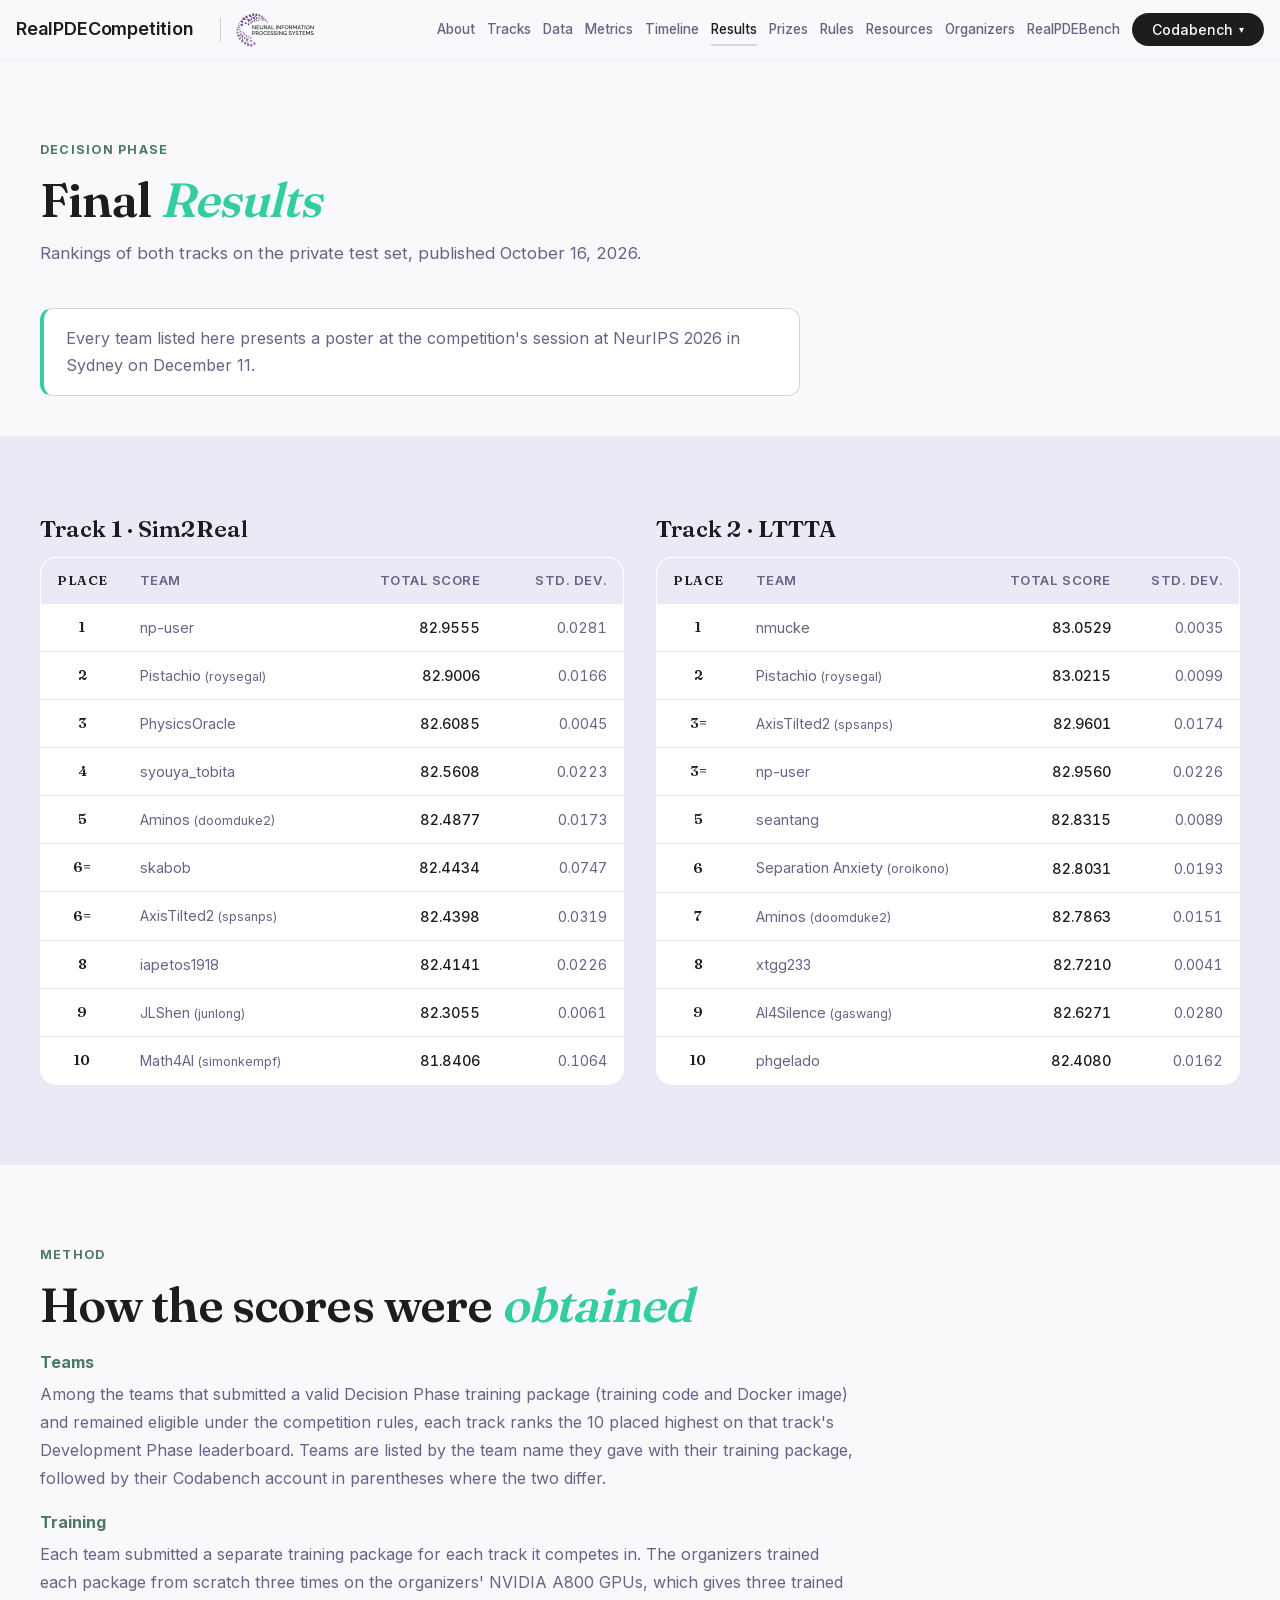
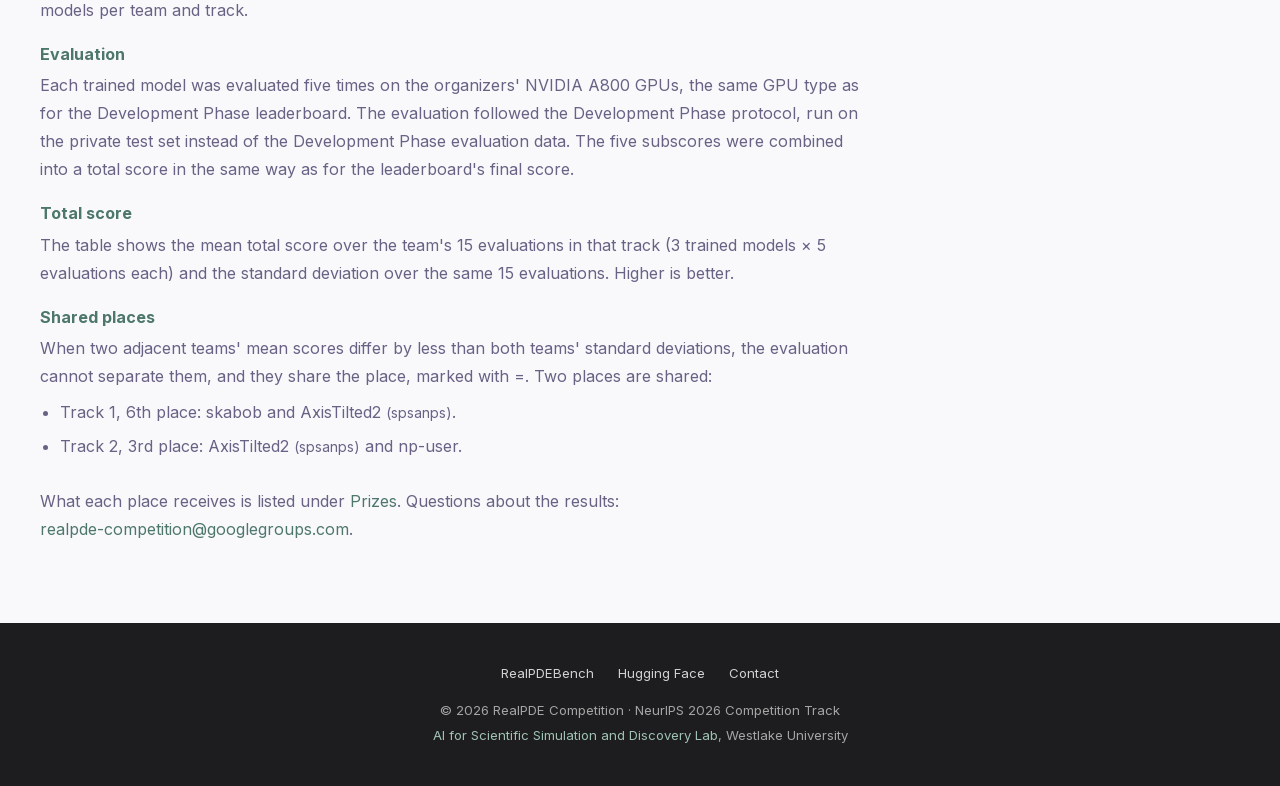
==== results.html @ 40b75e43 "final results: results.html lists both tracks' Decision Phase rankings on the private test set (mean" ====
<!DOCTYPE html>
<html lang="en">
<head>
  <meta charset="UTF-8">
  <meta name="viewport" content="width=device-width, initial-scale=1.0">
  <title>Final Results — RealPDE Competition — NeurIPS 2026</title>
  <meta name="description" content="Final Decision Phase results of the NeurIPS 2026 RealPDE Competition: rankings and total scores of both tracks on the private test set.">
  <meta property="og:title" content="Final Results — RealPDE Competition">
  <meta property="og:description" content="Final Decision Phase results of the NeurIPS 2026 RealPDE Competition: rankings and total scores of both tracks on the private test set.">
  <meta property="og:type" content="website">
  <meta property="og:url" content="https://real-pde-competition.github.io/results.html">
  <meta name="twitter:card" content="summary">

  <link rel="preload" as="font" type="font/woff2" href="fonts/fraunces.woff2" crossorigin>
  <link rel="preload" as="font" type="font/woff2" href="fonts/inter.woff2" crossorigin>
  <style>
    @font-face { font-family: 'Fraunces'; font-style: normal; font-weight: 400 700; font-display: swap; src: url('fonts/fraunces.woff2') format('woff2'); }
    @font-face { font-family: 'Inter'; font-style: normal; font-weight: 400 700; font-display: swap; src: url('fonts/inter.woff2') format('woff2'); }
  </style>
  <link rel="stylesheet" href="styles.css">
</head>
<body>

<!-- ==================== NAVBAR ==================== -->
<nav class="navbar">
  <div class="navbar-inner">
    <div class="navbar-brand-group">
      <a href="./" class="navbar-brand">RealPDECompetition</a>
      <span class="navbar-brand-sep" aria-hidden="true"></span>
      <a class="navbar-conf-logo" href="https://neurips.cc/" target="_blank" rel="noopener" aria-label="NeurIPS">
        <img src="img/neurips-logo.svg" alt="NeurIPS, Neural Information Processing Systems">
      </a>
    </div>
    <button class="nav-toggle" type="button" aria-label="Menu" aria-expanded="false" aria-controls="nav-links">
      <span></span><span></span><span></span>
    </button>
    <div class="nav-links" id="nav-links">
      <a href="./#about">About</a>
      <a href="./#tracks">Tracks</a>
      <a href="./#data">Data</a>
      <a href="./#metrics">Metrics</a>
      <a href="./#timeline">Timeline</a>
      <a href="results.html" aria-current="page">Results</a>
      <a href="./#prizes">Prizes</a>
      <a href="./#rules">Rules</a>
      <a href="./#resources">Resources</a>
      <a href="./#organizers">Organizers</a>
      <a href="https://realpdebench.github.io" target="_blank">RealPDEBench</a>
      <div class="nav-submit">
        <button type="button" class="btn-nav nav-submit-toggle" aria-haspopup="true">Codabench <span class="nav-caret" aria-hidden="true">▾</span></button>
        <div class="nav-submit-menu" role="menu">
          <div class="nav-submit-group" role="presentation">Track 1 · Sim2Real</div>
          <span class="nav-submit-closed" role="menuitem" aria-disabled="true">Registration closed</span>
          <a href="https://www.codabench.org/competitions/17363/" target="_blank" rel="noopener" role="menuitem">Codabench</a>
          <div class="nav-submit-divider" role="separator"></div>
          <div class="nav-submit-group" role="presentation">Track 2 · LTTTA</div>
          <span class="nav-submit-closed" role="menuitem" aria-disabled="true">Registration closed</span>
          <a href="https://www.codabench.org/competitions/17385/" target="_blank" rel="noopener" role="menuitem">Codabench</a>
        </div>
      </div>
    </div>
  </div>
</nav>


<div class="rp-scale-outer">
<div class="rp-scale-inner">

<section class="section results-head" id="results">
  <div class="section-inner">
    <div class="section-label">Decision Phase</div>
    <h1 class="section-title">Final <em>Results</em></h1>
    <p class="section-subtitle">Rankings of both tracks on the private test set, published October 16, 2026.</p>
    <div class="results-status">
      <p>Every team listed here presents a poster at the competition's session at NeurIPS 2026 in Sydney on December 11.</p>
    </div>
  </div>
</section>

<section class="section section-alt">
  <div class="section-inner results-grid">
      <div class="results-track">
        <h2 class="results-track-title">Track 1 · Sim2Real</h2>
        <table class="rules-table results-table">
          <thead>
            <tr><th class="results-place">Place</th><th>Team</th><th class="results-num">Total score</th><th class="results-num">Std. dev.</th></tr>
          </thead>
          <tbody>
          <tr><td class="results-place">1</td><td>np-user</td><td class="results-num">82.9555</td><td class="results-num results-sd">0.0281</td></tr>
          <tr><td class="results-place">2</td><td>Pistachio <span class="results-acct">(roysegal)</span></td><td class="results-num">82.9006</td><td class="results-num results-sd">0.0166</td></tr>
          <tr><td class="results-place">3</td><td>PhysicsOracle</td><td class="results-num">82.6085</td><td class="results-num results-sd">0.0045</td></tr>
          <tr><td class="results-place">4</td><td>syouya_tobita</td><td class="results-num">82.5608</td><td class="results-num results-sd">0.0223</td></tr>
          <tr><td class="results-place">5</td><td>Aminos <span class="results-acct">(doomduke2)</span></td><td class="results-num">82.4877</td><td class="results-num results-sd">0.0173</td></tr>
          <tr><td class="results-place">6=</td><td>skabob</td><td class="results-num">82.4434</td><td class="results-num results-sd">0.0747</td></tr>
          <tr><td class="results-place">6=</td><td>AxisTilted2 <span class="results-acct">(spsanps)</span></td><td class="results-num">82.4398</td><td class="results-num results-sd">0.0319</td></tr>
          <tr><td class="results-place">8</td><td>iapetos1918</td><td class="results-num">82.4141</td><td class="results-num results-sd">0.0226</td></tr>
          <tr><td class="results-place">9</td><td>JLShen <span class="results-acct">(junlong)</span></td><td class="results-num">82.3055</td><td class="results-num results-sd">0.0061</td></tr>
          <tr><td class="results-place">10</td><td>Math4AI <span class="results-acct">(simonkempf)</span></td><td class="results-num">81.8406</td><td class="results-num results-sd">0.1064</td></tr>
          </tbody>
        </table>
      </div>
      <div class="results-track">
        <h2 class="results-track-title">Track 2 · LTTTA</h2>
        <table class="rules-table results-table">
          <thead>
            <tr><th class="results-place">Place</th><th>Team</th><th class="results-num">Total score</th><th class="results-num">Std. dev.</th></tr>
          </thead>
          <tbody>
          <tr><td class="results-place">1</td><td>nmucke</td><td class="results-num">83.0529</td><td class="results-num results-sd">0.0035</td></tr>
          <tr><td class="results-place">2</td><td>Pistachio <span class="results-acct">(roysegal)</span></td><td class="results-num">83.0215</td><td class="results-num results-sd">0.0099</td></tr>
          <tr><td class="results-place">3=</td><td>AxisTilted2 <span class="results-acct">(spsanps)</span></td><td class="results-num">82.9601</td><td class="results-num results-sd">0.0174</td></tr>
          <tr><td class="results-place">3=</td><td>np-user</td><td class="results-num">82.9560</td><td class="results-num results-sd">0.0226</td></tr>
          <tr><td class="results-place">5</td><td>seantang</td><td class="results-num">82.8315</td><td class="results-num results-sd">0.0089</td></tr>
          <tr><td class="results-place">6</td><td>Separation Anxiety <span class="results-acct">(oroikono)</span></td><td class="results-num">82.8031</td><td class="results-num results-sd">0.0193</td></tr>
          <tr><td class="results-place">7</td><td>Aminos <span class="results-acct">(doomduke2)</span></td><td class="results-num">82.7863</td><td class="results-num results-sd">0.0151</td></tr>
          <tr><td class="results-place">8</td><td>xtgg233</td><td class="results-num">82.7210</td><td class="results-num results-sd">0.0041</td></tr>
          <tr><td class="results-place">9</td><td>AI4Silence <span class="results-acct">(gaswang)</span></td><td class="results-num">82.6271</td><td class="results-num results-sd">0.0280</td></tr>
          <tr><td class="results-place">10</td><td>phgelado</td><td class="results-num">82.4080</td><td class="results-num results-sd">0.0162</td></tr>
          </tbody>
        </table>
      </div>
  </div>
</section>

<section class="section" id="method">
  <div class="section-inner results-notes">
    <div class="section-label">Method</div>
    <h2 class="section-title">How the scores were <em>obtained</em></h2>
    <dl>
      <dt>Teams</dt>
      <dd>Among the teams that submitted a valid Decision Phase training package (training code and Docker image) and remained eligible under the competition rules, each track ranks the 10 placed highest on that track's Development Phase leaderboard. Teams are listed by the team name they gave with their training package, followed by their Codabench account in parentheses where the two differ.</dd>
      <dt>Training</dt>
      <dd>Each team submitted a separate training package for each track it competes in. The organizers trained each package from scratch three times on the organizers' NVIDIA A800 GPUs, which gives three trained models per team and track.</dd>
      <dt>Evaluation</dt>
      <dd>Each trained model was evaluated five times on the organizers' NVIDIA A800 GPUs, the same GPU type as for the Development Phase leaderboard. The evaluation followed the Development Phase protocol, run on the private test set instead of the Development Phase evaluation data. The five subscores were combined into a total score in the same way as for the leaderboard's final score.</dd>
      <dt>Total score</dt>
      <dd>The table shows the mean total score over the team's 15 evaluations in that track (3 trained models × 5 evaluations each) and the standard deviation over the same 15 evaluations. Higher is better.</dd>
      <dt>Shared places</dt>
      <dd>When two adjacent teams' mean scores differ by less than both teams' standard deviations, the evaluation cannot separate them, and they share the place, marked with =. Two places are shared:
        <ul>
          <li>Track 1, 6th place: skabob and AxisTilted2 <span class="results-acct">(spsanps)</span>.</li>
          <li>Track 2, 3rd place: AxisTilted2 <span class="results-acct">(spsanps)</span> and np-user.</li>
        </ul>
      </dd>
    </dl>
    <p class="results-foot">What each place receives is listed under <a href="./#prizes">Prizes</a>. Questions about the results: <a href="mailto:realpde-competition@googlegroups.com">realpde-competition@googlegroups.com</a>.</p>
  </div>
</section>

<!-- ==================== FOOTER ==================== -->
<footer>
  <div class="footer-inner">
    <div class="footer-links">
      <a href="https://realpdebench.github.io" target="_blank">RealPDEBench</a>
      <a href="https://huggingface.co/datasets/AI4Science-WestlakeU/RealPDEBench" target="_blank">Hugging Face</a>
      <a href="mailto:realpde-competition@googlegroups.com">Contact</a>
    </div>
    <p>&copy; 2026 RealPDE Competition &middot; NeurIPS 2026 Competition Track</p>
    <p style="margin-top: 4px;">
      <a href="https://ai4s.lab.westlake.edu.cn/" target="_blank" rel="noopener">AI for Scientific Simulation and Discovery Lab</a>, Westlake University
    </p>
  </div>
</footer>

</div>
</div>

<script src="script.js"></script>

</body>
</html>
---- styles.css ----
/* ========================================
   DESIGN TOKENS
   ======================================== */
:root {
  /* Color Palette (matching RealPDEBench) */
  --lavender-main: #D8D4E6;
  --lavender-light: #EBE9F5;
  --lavender-dark: #B6B1CA;
  --surface: #F9F9FC;
  --slate: #696285;
  --carbon: #1D1D1F;
  --platinum: #F5F5F7;

  /* Accent (low-saturation mint) */
  --mint-light: #BFD9CF;
  --mint-mid: #9FC2B4;
  --mint-dark: #4E776B;

  /* Accent (mint-green, matching RealPDEBench) */
  --accent: #4E776B;
  --accent-mid: #9FC2B4;
  --accent-bright: #34cda3;

  /* Medals */
  --gold: #D4A853;
  --silver: #A8A8A8;
  --bronze: #CD7F32;

  /* Typography */
  --font-sans: "Inter", -apple-system, BlinkMacSystemFont, "Segoe UI", Roboto, sans-serif;
  --font-serif: "Fraunces", ui-serif, Georgia, serif;

  /* Layout */
  --max-w: 1200px;
  --spacing-xl: 120px;
  --spacing-lg: 80px;
  --spacing-md: 40px;
  --spacing-sm: 24px;
}

/* ========================================
   RESET & BASE
   ======================================== */
*, *::before, *::after { box-sizing: border-box; margin: 0; padding: 0; }
html { scroll-behavior: smooth; }

body {
  font-family: var(--font-sans);
  color: var(--carbon);
  background: var(--surface);
  line-height: 1.6;
  -webkit-font-smoothing: antialiased;
  padding-top: 60px;
  /* clip (not hidden) so iOS Safari doesn't establish a scroll context that
     blocks vertical pan when combined with the rp-scale wrapper. */
  overflow-x: clip;
}

h1, h2, h3, h4 {
  font-family: var(--font-serif);
  font-optical-sizing: auto;
  line-height: 1.15;
}

a { color: var(--accent); text-decoration: none; }
a:hover { text-decoration: underline; }
img { max-width: 100%; display: block; }

::selection {
  background: var(--lavender-main);
  color: var(--carbon);
}

/* ========================================
   NAVBAR
   ======================================== */
.navbar {
  position: fixed;
  top: 0; left: 0; right: 0;
  z-index: 1000;
  background: rgba(249, 249, 252, 0.85);
  backdrop-filter: blur(20px);
  -webkit-backdrop-filter: blur(20px);
  border-bottom: 1px solid rgba(216, 212, 230, 0.3);
  height: 60px;
}

.navbar-inner {
  max-width: 1400px;
  margin: 0 auto;
  padding: 0 24px;
  height: 100%;
  display: flex;
  align-items: center;
  justify-content: space-between;
}

/* Brand + official NeurIPS lockup co-brand (original colors) */
.navbar-brand-group { display: flex; align-items: center; gap: 14px; min-width: 0; }
.navbar-brand-sep { width: 1px; height: 24px; background: rgba(29, 29, 31, 0.18); flex: none; }
.navbar-conf-logo { display: block; flex: none; }
.navbar-conf-logo img { display: block; height: 36px; width: auto; }

.navbar-brand {
  font-family: var(--font-sans);
  font-weight: 600;
  font-size: 1.125rem;
  color: var(--carbon);
  text-decoration: none;
  white-space: nowrap;
  letter-spacing: -0.01em;
  margin-right: 24px;
}

.nav-links {
  display: flex;
  gap: 24px;
  align-items: center;
}

.nav-links a {
  font-size: 0.875rem;
  font-weight: 500;
  color: var(--slate);
  text-decoration: none;
  position: relative;
  transition: color 0.2s ease;
}

.nav-links a:hover {
  color: var(--carbon);
  text-decoration: none;
}

/* Underline hover animation (matching RealPDEBench) */
.nav-links a:not(.btn-nav)::after {
  content: '';
  position: absolute;
  bottom: -6px;
  left: 0; right: 0;
  height: 2px;
  background: var(--lavender-main);
  transform: scaleX(0);
  transition: transform 0.3s ease;
}

.nav-links a:not(.btn-nav):hover::after {
  transform: scaleX(1);
}

/* Nav CTA button — pill-shaped, carbon */
.nav-links .btn-nav {
  background: var(--carbon);
  color: #fff;
  padding: 8px 20px;
  border-radius: 100px;
  font-weight: 500;
  transition: all 0.3s ease;
}

.nav-links .btn-nav:hover {
  transform: scale(1.02);
  box-shadow: 0 6px 20px rgba(29, 29, 31, 0.2);
  color: #fff;
}

/* Submit dropdown — single-line light rows per track */
.nav-submit { position: relative; display: inline-flex; }
.nav-submit-toggle {
  display: inline-flex; align-items: center; gap: 6px;
  border: none; cursor: pointer; font-family: inherit;
  font-size: 0.875rem; font-weight: 500;
}
.nav-caret { font-size: 0.7em; line-height: 1; transition: transform 0.3s ease; }
.nav-submit:hover .nav-caret,
.nav-submit:focus-within .nav-caret { transform: rotate(180deg); }

.nav-submit-menu {
  position: absolute; top: 100%; right: 0;
  margin-top: 12px; min-width: 236px;
  background: #fff;
  border: 1px solid rgba(216, 212, 230, 0.6);
  border-radius: 16px;
  box-shadow: 0 16px 40px rgba(29, 29, 31, 0.14);
  padding: 8px;
  display: flex; flex-direction: column; gap: 4px;
  opacity: 0; visibility: hidden; transform: translateY(-6px);
  transition: opacity 0.2s ease, transform 0.2s ease, visibility 0.2s;
  z-index: 200;
}
.nav-submit-menu::before {
  content: ''; position: absolute; top: -12px; left: 0; right: 0; height: 12px;
}
.nav-submit:hover .nav-submit-menu,
.nav-submit:focus-within .nav-submit-menu {
  opacity: 1; visibility: visible; transform: translateY(0);
}

.nav-submit-menu a {
  display: block;
  padding: 10px 14px; border-radius: 11px;
  font-size: 0.9rem; font-weight: 600; color: var(--carbon);
  text-decoration: none; white-space: nowrap;
}
.nav-links .nav-submit-menu a::after { display: none; }
.nav-submit-menu a:hover { background: var(--lavender-light); color: var(--carbon); }
.nav-submit-menu .nav-submit-closed {
  display: block;
  padding: 10px 14px; border-radius: 11px;
  font-size: 0.9rem; font-weight: 600; color: rgba(29, 29, 31, 0.45);
  white-space: nowrap; cursor: default;
}
.nav-submit-group {
  padding: 8px 14px 2px;
  font-size: 0.68rem; font-weight: 700; letter-spacing: 0.08em;
  text-transform: uppercase; color: var(--mint-dark);
}
.nav-submit-divider { height: 1px; margin: 4px 8px 0; background: var(--lavender-light); }

@media (max-width: 1200px) {
  .nav-submit { position: static; display: block; }
  .nav-submit-toggle { display: none; }
  .nav-submit-menu {
    position: static; opacity: 1; visibility: visible; transform: none;
    margin: 0; min-width: 0; padding: 0;
    background: transparent; border: none; box-shadow: none;
  }
  .nav-submit-menu::before { display: none; }
  .nav-links .nav-submit-menu a { padding: 14px 24px; border-radius: 0; }
  .nav-submit-menu a:hover { background: var(--lavender-light); }
}

/* Menu open: pin the page so a swipe over the drawer can't scroll the content behind it.
   overscroll-behavior on the drawer only covers the case where the drawer itself scrolls;
   WebKit still chains a swipe through to the page when the drawer has nothing to scroll,
   so the lock has to come from the page side. */
html.nav-open, html.nav-open body { overflow: hidden; }

/* Mobile hamburger */
.nav-toggle {
  display: none;
  background: none;
  border: none;
  cursor: pointer;
  padding: 8px;
}

.nav-toggle span {
  display: block;
  width: 20px;
  height: 2px;
  background: var(--carbon);
  margin: 4px 0;
  border-radius: 2px;
  transition: 0.2s;
}

/* ========================================
   BUTTONS (matching RealPDEBench)
   ======================================== */
.btn {
  display: inline-flex;
  align-items: center;
  gap: 10px;
  padding: 14px 32px;
  border-radius: 100px;
  font-weight: 500;
  font-size: 1rem;
  transition: all 0.3s ease;
  text-decoration: none;
  border: none;
  cursor: pointer;
}

.btn:hover { text-decoration: none; }

.btn-primary {
  background: var(--carbon);
  color: #fff;
}

.btn-primary:hover {
  transform: scale(1.02);
  box-shadow: 0 10px 30px rgba(29, 29, 31, 0.2);
  color: #fff;
}

.btn-outline {
  color: var(--slate);
  background: transparent;
  border: 2px solid var(--lavender-main);
  padding: 12px 32px;
}

.btn-outline:hover {
  background: var(--lavender-light);
  border-color: var(--lavender-dark);
  color: var(--carbon);
}

/* ========================================
   HERO
   ======================================== */
.hero {
  padding: 64px 24px var(--spacing-lg);
  position: relative;
  /* x stays clipped (flow canvas edges); y must stay visible so the
     hero CTA cascade can hang below the section edge */
  overflow-x: clip;
  overflow-y: visible;
  z-index: 2;
}

#hero-flow {
  position: absolute;
  top: 0;
  left: 0;
  width: 100%;
  height: 100%;
  pointer-events: none;
  z-index: 0;
}

.hero-inner {
  position: relative;
  z-index: 1;
  max-width: var(--max-w);
  margin: 0 auto;
}

/* Subtle gradient background */
.hero::before {
  content: '';
  position: absolute;
  inset: 0;
  background: radial-gradient(ellipse 80% 60% at 30% 40%, rgba(216, 212, 230, 0.35) 0%, transparent 70%);
  pointer-events: none;
}

/* Section pre-label */
/* Solid mint pill: as plain slate text this line disappeared into the flow-field
   background, and the NeurIPS venue is the hero's strongest credential. */
.hero-badge {
  display: inline-flex;
  align-items: center;
  gap: 9px;
  color: #fff;
  background: var(--accent-bright);
  font-size: 1.05rem;
  font-weight: 700;
  text-transform: uppercase;
  letter-spacing: 0.1em;
  padding: 11px 24px;
  border-radius: 100px;
  box-shadow: 0 8px 26px rgba(52, 205, 163, 0.38);
  margin-bottom: 26px;
}

.hero-badge svg { color: #fff; }

@media (max-width: 768px) {
  .hero-badge {
    font-size: 0.9rem;
    padding: 9px 18px;
    letter-spacing: 0.08em;
  }
}

.hero h1 {
  font-family: var(--font-serif);
  font-size: clamp(3rem, 11vw, 8.5rem);
  font-weight: 500;
  letter-spacing: -0.025em;
  line-height: 0.95;
  margin: 0.4rem 0 1.5rem;
  color: var(--carbon);
}
.hero h1 br { display: block; }

.hero h1 .hero-gradient-mint {
  background: linear-gradient(135deg,
    var(--mint-light) 0%,
    var(--mint-mid) 55%,
    var(--mint-dark) 100%);
  -webkit-background-clip: text;
  -webkit-text-fill-color: transparent;
  background-clip: text;
  color: transparent;
}

.hero-sub {
  font-size: clamp(1.05rem, 2vw, 1.35rem);
  color: var(--carbon);
  opacity: 0.7;
  max-width: 760px;
  line-height: 2.0;
  font-weight: 500;
  margin-bottom: 2rem;
}

/* Per-line faint white wash so canvas particles still show through, but text contrast lifts.
   box-decoration-break: clone hugs each wrapped line individually. */
.hero-sub-text {
  background: rgba(255, 255, 255, 0.20);
  padding: 4px 12px;
  border-radius: 4px;
  -webkit-box-decoration-break: clone;
  box-decoration-break: clone;
  -webkit-backdrop-filter: blur(5px);
  backdrop-filter: blur(5px);
}

/* Countdown */
.countdown-wrap {
  display: flex;
  gap: 14px;
  margin-bottom: 2.5rem;
  flex-wrap: wrap;
}

.countdown-item {
  background: white;
  border-radius: 14px;
  padding: 14px 20px;
  min-width: 88px;
  text-align: center;
  box-shadow: 0 2px 12px rgba(0, 0, 0, 0.05);
  border: 1px solid var(--lavender-light);
}

.countdown-num {
  font-family: var(--font-serif);
  font-size: 2rem;
  font-weight: 700;
  color: var(--carbon);
  line-height: 1;
}

.countdown-label {
  font-size: 0.72rem;
  color: var(--slate);
  text-transform: uppercase;
  letter-spacing: 0.06em;
  margin-top: 4px;
}

.countdown-target {
  font-size: 0.88rem;
  color: var(--slate);
  margin-bottom: 10px;
  font-weight: 500;
}

.hero-actions {
  display: flex;
  gap: 1rem;
  flex-wrap: wrap;
}

/* Hero CTA cascade: click a track button to reveal Register (form) + Codabench */
.cta-cascade { position: relative; display: inline-flex; width: 270px; }
.cta-toggle {
  display: inline-flex; align-items: center; justify-content: center; gap: 8px;
  width: 100%;
  text-transform: uppercase;
  letter-spacing: 0.05em;
  font-size: 0.92rem;
}
.cta-caret { font-size: 0.95em; line-height: 1; transition: transform 0.3s ease; }
.cta-cascade.open .cta-caret { transform: rotate(180deg); }
.cta-menu {
  position: absolute; top: 100%; left: 0;
  padding-top: 8px; width: 100%;
  display: flex; flex-direction: column; gap: 6px;
  z-index: 150;
  pointer-events: none;
}
.cta-cascade.open .cta-menu,
.cta-cascade:focus-within .cta-menu { pointer-events: auto; }
.cta-menu > a,
.cta-menu > .cta-soon {
  display: block; width: 100%; box-sizing: border-box;
  padding: 14px 20px; border-radius: 100px;
  background: var(--carbon); color: #fff;
  font-size: 1rem; font-weight: 500;
  text-decoration: none; white-space: nowrap; text-align: center;
  opacity: 0; visibility: hidden; transform: translateY(-10px);
  transition: all 0.3s ease;
}
.cta-menu > *:nth-child(2) { transition-delay: 0.06s; }
.cta-cascade.open .cta-menu > a,
.cta-cascade.open .cta-menu > .cta-soon,
.cta-cascade:focus-within .cta-menu > a,
.cta-cascade:focus-within .cta-menu > .cta-soon {
  opacity: 1; visibility: visible; transform: translateY(0);
}
.cta-cascade:focus-within .cta-caret { transform: rotate(180deg); }
.cta-menu > .cta-closed { background: rgba(29, 29, 31, 0.45); cursor: default; }
@media (hover: hover) and (pointer: fine) {
  .cta-cascade:hover .cta-menu { pointer-events: auto; }
  .cta-cascade:hover .cta-menu > a,
  .cta-cascade:hover .cta-menu > .cta-soon {
    opacity: 1; visibility: visible; transform: translateY(0);
  }
  .cta-cascade:hover .cta-caret { transform: rotate(180deg); }
}
.cta-menu > a:hover {
  transform: scale(1.02);
  box-shadow: 0 10px 30px rgba(29, 29, 31, 0.2);
  color: #fff;
}
.cta-soon { opacity: 0.55; cursor: not-allowed; }

.tag-row {
  display: flex;
  gap: 8px;
  margin-top: 1.5rem;
  flex-wrap: wrap;
}

.tag {
  font-size: 0.72rem;
  font-weight: 600;
  padding: 4px 10px;
  border-radius: 6px;
  background: rgba(52, 205, 163, 0.1);
  color: var(--accent-bright);
  border: 1px solid rgba(52, 205, 163, 0.18);
}

/* ========================================
   SECTIONS
   ======================================== */
.section {
  padding: var(--spacing-lg) 24px;
}

.section-inner {
  max-width: var(--max-w);
  margin: 0 auto;
}

.section-alt { background: var(--lavender-light); }
.section-title em {
  font-style: italic;
  font-weight: inherit;
  color: var(--accent-bright);
}

.section-label {
  font-size: 0.78rem;
  font-weight: 700;
  text-transform: uppercase;
  letter-spacing: 0.1em;
  color: var(--accent);
  margin-bottom: 12px;
}

.section-title {
  font-size: clamp(1.8rem, 4vw, 3rem);
  font-weight: 600;
  letter-spacing: -0.02em;
  margin-bottom: 12px;
}

.section-subtitle {
  color: var(--slate);
  margin-bottom: var(--spacing-md);
  max-width: 700px;
  font-size: 1.05rem;
  line-height: 1.7;
}

/* Centered variant */
.text-center { text-align: center; }
.section-title.text-center + .section-subtitle {
  margin-left: auto;
  margin-right: auto;
}

/* ========================================
   FEATURE / INFO CARDS
   ======================================== */
.features-grid {
  display: grid;
  grid-template-columns: repeat(auto-fit, minmax(300px, 1fr));
  gap: 24px;
}

.feature-card {
  background: white;
  border-radius: 20px;
  padding: 32px;
  border: 1px solid var(--lavender-light);
  transition: transform 0.2s, box-shadow 0.2s;
  position: relative;
  overflow: hidden;
}

.feature-card:hover {
  transform: translateY(-3px);
  box-shadow: 0 12px 32px rgba(0, 0, 0, 0.06);
}

.feature-icon {
  position: absolute;
  bottom: -20px;
  right: -20px;
  width: 80%;
  height: 80%;
  display: flex;
  align-items: center;
  justify-content: center;
  font-size: 10rem;
  opacity: 0.08;
  pointer-events: none;
  color: var(--carbon);
  filter: grayscale(1);
}

.feature-card h3 {
  font-size: 1.15rem;
  margin-bottom: 10px;
}

.feature-card p {
  font-size: 0.9rem;
  color: var(--slate);
  line-height: 1.65;
}

/* ========================================
   CITATION
   ======================================== */
.cite-grid {
  display: grid;
  grid-template-columns: repeat(auto-fit, minmax(340px, 1fr));
  gap: 24px;
}

.cite-card {
  background: white;
  border-radius: 20px;
  border: 1px solid var(--lavender-light);
  padding: 24px 24px 20px;
  display: flex;
  flex-direction: column;
}

.cite-card-head {
  display: flex;
  align-items: flex-start;
  gap: 12px;
  margin-bottom: 14px;
}

.cite-card-head h3 {
  font-size: 1.1rem;
  margin-bottom: 2px;
}

.cite-venue {
  display: block;
  font-size: 0.78rem;
  font-weight: 600;
  letter-spacing: 0.02em;
  color: var(--mint-dark);
}

.cite-actions {
  margin-left: auto;
  flex-shrink: 0;
  display: flex;
  align-items: center;
  gap: 8px;
}

.cite-repo {
  display: inline-flex;
  align-items: center;
  gap: 6px;
  border: 1px solid var(--lavender-main);
  border-radius: 100px;
  padding: 6px 14px;
  color: var(--slate);
  font-size: 0.78rem;
  font-weight: 500;
  text-decoration: none;
  transition: all 0.2s ease;
}

.cite-repo:hover {
  border-color: var(--accent);
  color: var(--accent);
}

.cite-repo-icon {
  width: 14px;
  height: 14px;
  flex-shrink: 0;
}

/* .cite-copy carries its own margin-left:auto for the no-sibling case; inside the
   action row that would shove the two buttons apart. */
.cite-actions .cite-copy {
  margin-left: 0;
}

.cite-copy {
  margin-left: auto;
  flex-shrink: 0;
  border: 1px solid var(--lavender-main);
  background: transparent;
  color: var(--slate);
  border-radius: 100px;
  padding: 6px 16px;
  font-family: inherit;
  font-size: 0.78rem;
  font-weight: 500;
  cursor: pointer;
  transition: all 0.2s ease;
}

.cite-copy:hover {
  border-color: var(--mint-mid);
  color: var(--mint-dark);
}

.cite-copy.copied {
  background: var(--accent-bright);
  border-color: var(--accent-bright);
  color: #fff;
}

.cite-bib {
  flex: 1;
  margin: 0;
  background: var(--surface);
  border: 1px solid var(--lavender-light);
  border-radius: 12px;
  padding: 16px 18px;
  font-family: var(--font-mono, "SFMono-Regular", monospace);
  font-size: 0.72rem;
  line-height: 1.6;
  color: var(--carbon);
  white-space: pre-wrap;
  word-break: break-word;
}

/* ========================================
   TRACKS
   ======================================== */
.tracks-grid {
  display: grid;
  grid-template-columns: 1fr 1fr;
  gap: 28px;
}

.track-card {
  background: white;
  border-radius: 20px;
  padding: 36px;
  border: 1px solid var(--lavender-light);
  position: relative;
  overflow: hidden;
}

.track-card::before {
  content: '';
  position: absolute;
  top: 0; left: 0; right: 0;
  height: 4px;
}

.track-card--sim2real::before { background: linear-gradient(90deg, var(--carbon), var(--slate)); }
.track-card--lttta::before { background: linear-gradient(90deg, var(--mint-dark), var(--mint-mid)); }

.track-tag {
  display: inline-block;
  font-size: 0.72rem;
  font-weight: 700;
  text-transform: uppercase;
  letter-spacing: 0.08em;
  padding: 4px 10px;
  border-radius: 6px;
  margin-bottom: 14px;
}

.track-tag--purple { background: rgba(78, 119, 107, 0.1); color: var(--accent); }
.track-tag--mint { background: rgba(78, 119, 107, 0.1); color: var(--mint-dark); }

.track-card h3 { font-size: 1.3rem; margin-bottom: 12px; }
.track-card p { font-size: 0.9rem; color: var(--slate); line-height: 1.7; }
.track-card ul { margin-top: 14px; padding-left: 18px; font-size: 0.9rem; color: var(--slate); }
.track-card ul li { margin-bottom: 8px; line-height: 1.6; }

.track-cta {
  margin-top: 22px;
  padding-top: 20px;
  border-top: 1px solid var(--lavender-light);
}

.tracks-register-note {
  color: var(--slate);
  margin: 0 0 var(--spacing-md);
  max-width: 760px;
  font-size: 0.95rem;
  line-height: 1.7;
}
.tracks-register-note strong { color: var(--mint-dark); font-weight: 600; }

.btn-mint-outline {
  color: var(--mint-dark);
  background: transparent;
  border: 2px solid var(--mint-mid);
  padding: 10px 24px;
  font-size: 0.85rem;
}

.btn-mint-outline:hover {
  background: rgba(78, 119, 107, 0.08);
  border-color: var(--mint-dark);
  color: var(--mint-dark);
}

.track-cta-note {
  margin-top: 12px;
  font-size: 0.8rem;
  color: var(--slate);
  line-height: 1.6;
}

/* ========================================
   TIMELINE
   ======================================== */
.timeline { position: relative; padding-left: 36px; }

.timeline::before {
  content: '';
  position: absolute;
  left: 11px; top: 8px; bottom: 8px;
  width: 2px;
  background: var(--lavender-main);
  border-radius: 1px;
}

.timeline-item { position: relative; margin-bottom: 32px; }
.timeline-item:last-child { margin-bottom: 0; }

.timeline-dot {
  position: absolute;
  left: -36px; top: 4px;
  width: 22px; height: 22px;
  border-radius: 50%;
  background: white;
  border: 2.5px solid var(--lavender-dark);
  display: flex;
  align-items: center;
  justify-content: center;
}

.timeline-dot--done { background: var(--carbon); border-color: var(--carbon); }
.timeline-dot--done::after { content: '\2713'; color: white; font-size: 0.7rem; font-weight: 700; }
.timeline-dot--active { border-color: var(--carbon); box-shadow: 0 0 0 4px rgba(29, 29, 31, 0.1); }

.timeline-date { font-size: 0.8rem; font-weight: 600; color: var(--slate); margin-bottom: 2px; }
.timeline-title { font-family: var(--font-serif); font-size: 1.1rem; font-weight: 600; margin-bottom: 4px; }
.timeline-desc { font-size: 0.88rem; color: var(--slate); line-height: 1.6; }

/* ========================================
   PRIZES
   ======================================== */
.prizes-grid {
  display: grid;
  grid-template-columns: repeat(3, 1fr);
  gap: 24px;
  text-align: center;
}

.prize-card {
  background: white;
  border-radius: 20px;
  padding: 36px 24px;
  border: 1px solid var(--lavender-light);
  transition: transform 0.2s;
}

.prize-card:hover { transform: translateY(-3px); }
.prize-medal { font-size: 2.5rem; margin-bottom: 10px; }
.prize-rank {
  font-family: var(--font-serif);
  font-size: 2.6rem;
  font-weight: 400;
  color: var(--lavender-dark);
  line-height: 1;
  margin-bottom: 14px;
  letter-spacing: -0.01em;
}
.prize-place { font-family: var(--font-serif); font-weight: 700; font-size: 1.15rem; margin-bottom: 6px; }

.prize-amount {
  font-family: var(--font-serif);
  font-size: 1.8rem;
  font-weight: 700;
  margin-bottom: 4px;
}

.prize-amount--gold { color: var(--gold); }
.prize-amount--silver { color: var(--silver); }
.prize-amount--bronze { color: var(--bronze); }
.prize-note { font-size: 0.82rem; color: var(--slate); }

/* ========================================
   METRICS
   ======================================== */
.metrics-list {
  display: grid;
  grid-template-columns: repeat(auto-fit, minmax(320px, 1fr));
  gap: 20px;
}

.metric-item {
  background: white;
  border-radius: 16px;
  padding: 24px;
  border: 1px solid var(--lavender-light);
}

.metric-item h4 { font-size: 1rem; margin-bottom: 8px; }
.metric-item p { font-size: 0.85rem; color: var(--slate); line-height: 1.6; }

/* ========================================
   RULES TABLE
   ======================================== */
.rules-table {
  width: 100%;
  border-collapse: collapse;
  font-size: 0.9rem;
  background: white;
  border-radius: 16px;
  overflow: hidden;
  border: 1px solid var(--lavender-light);
}

.rules-table th {
  background: var(--lavender-light);
  text-align: left;
  padding: 14px 20px;
  font-weight: 600;
  font-size: 0.82rem;
  text-transform: uppercase;
  letter-spacing: 0.04em;
  color: var(--slate);
}

.rules-table td {
  padding: 14px 20px;
  border-top: 1px solid var(--lavender-light);
  color: var(--slate);
}

.rules-table tr:hover td { background: var(--platinum); }

/* ========================================
   IMPORTANT DATES (compact)
   ======================================== */
.dates-grid {
  display: grid;
  grid-template-columns: repeat(auto-fit, minmax(200px, 1fr));
  gap: 12px;
}

.date-card {
  background: white;
  border-radius: 12px;
  padding: 16px;
  border: 1px solid var(--lavender-light);
  text-align: center;
}

.date-card .date-val {
  font-family: var(--font-serif);
  font-size: 1rem;
  font-weight: 700;
  color: var(--carbon);
  margin-bottom: 4px;
}

.date-card .date-label { font-size: 0.8rem; color: var(--slate); }

/* ========================================
   FOOTER
   ======================================== */
/* Lab badge — organizers attribution */
.lab-badge-row { display: flex; justify-content: center; margin-top: 48px; }
.lab-badge {
  display: inline-flex; align-items: center; gap: 12px;
  padding: 10px 24px 10px 12px;
  background: #fff;
  border-radius: 100px;
  text-decoration: none;
  box-shadow: 0 2px 12px rgba(29, 29, 31, 0.06);
  transition: transform 0.2s ease, box-shadow 0.2s ease;
}
.lab-badge img { width: 36px; height: 36px; display: block; }
.lab-badge span { font-size: 0.95rem; font-weight: 600; color: var(--carbon); white-space: nowrap; }
.lab-badge:hover {
  transform: translateY(-2px);
  box-shadow: 0 10px 28px rgba(29, 29, 31, 0.1);
}
.lab-credit {
  text-align: center;
  font-size: 0.9rem;
  color: var(--slate);
  margin-top: 14px;
}

footer {
  background: var(--carbon);
  color: rgba(255, 255, 255, 0.6);
  padding: var(--spacing-md) 24px;
  text-align: center;
  font-size: 0.82rem;
}

footer a { color: var(--accent-mid); }

.footer-inner { max-width: var(--max-w); margin: 0 auto; }

.footer-links {
  display: flex;
  gap: 24px;
  justify-content: center;
  margin-bottom: 16px;
  flex-wrap: wrap;
}

.footer-links a { color: rgba(255, 255, 255, 0.8); text-decoration: none; }
.footer-links a:hover { color: white; }

/* ========================================
   UTILITIES
   ======================================== */
.mt-sm { margin-top: var(--spacing-sm); }
.mt-md { margin-top: var(--spacing-md); }
.mb-sm { margin-bottom: var(--spacing-sm); }
.divider { width: 60px; height: 3px; background: var(--lavender-main); margin: 20px auto; border-radius: 2px; }

/* ========================================
   COMPARE BAND (two side-by-side sliders at native 86×64 aspect)
   Ported from realpdebench: left card has REAL base + SIM overlay; right card mirrors.
   Container-bounded (no longer full-bleed) so each card stays small enough that
   native-resolution pixels stay crisp under image-rendering: pixelated.
   ======================================== */
.hero-compare-band {
  position: relative;
  margin: var(--spacing-md) auto calc(-0.5 * var(--spacing-lg));
  padding: 0;
  max-width: 1080px;
}
.rp-compare-grid {
  display: grid;
  grid-template-columns: 1fr 1fr;
  gap: 18px;
}
.rp-compare {
  position: relative;
  width: 100%;
  border-radius: 0;
  overflow: hidden;
  aspect-ratio: 86 / 54; /* native 86×64, crop ~5px top + 5px bottom via object-fit: cover */
  background: rgba(255, 255, 255, 0.55);
  border: 1px solid rgba(216, 212, 230, 0.55);
  cursor: ew-resize;
  /* Horizontal drag captured by pointermove; vertical pan stays with browser
     so the user can scroll the page through the slider on touch screens. */
  touch-action: pan-y;
  --rp-split: 25%;
}
.rp-compare img {
  position: absolute;
  inset: 0;
  width: 100%;
  height: 100%;
  object-fit: cover;
  image-rendering: pixelated;
  image-rendering: crisp-edges;
  user-select: none;
  -webkit-user-drag: none;
}
.rp-compare-overlay {
  position: absolute;
  inset: 0;
  clip-path: inset(0 calc(100% - var(--rp-split)) 0 0);
  z-index: 2;
}
.rp-compare-label {
  position: absolute;
  top: 18px;
  padding: 8px 14px;
  font-family: var(--font-sans);
  font-weight: 700;
  letter-spacing: 0.18em;
  text-transform: uppercase;
  font-size: clamp(0.95rem, 1.4vw, 1.2rem);
  color: rgba(255, 255, 255, 0.95);
  text-shadow: 0 1px 8px rgba(0, 0, 0, 0.55);
  user-select: none;
  pointer-events: none;
}
.rp-compare-label--base {
  right: 22px;
  z-index: 1;
}
.rp-compare-overlay .rp-compare-label--overlay {
  left: 22px;
  z-index: 3;
}
.rp-compare::after {
  content: "";
  position: absolute;
  top: 0;
  bottom: 0;
  left: var(--rp-split);
  width: 2px;
  transform: translateX(-1px);
  background: rgba(255, 255, 255, 0.92);
  box-shadow: 0 0 0 1px rgba(33, 33, 33, 0.12), 0 6px 18px rgba(0, 0, 0, 0.12);
  pointer-events: none;
  z-index: 6;
}
.rp-compare-handle {
  position: absolute;
  top: 0;
  bottom: 0;
  left: var(--rp-split);
  transform: translateX(-50%);
  width: 44px;
  outline: none;
  z-index: 5;
}
.rp-compare-handle::before {
  content: "";
  position: absolute;
  left: 50%;
  top: 50%;
  width: 34px;
  height: 34px;
  transform: translate(-50%, -50%);
  border-radius: 999px;
  background: rgba(249, 249, 252, 0.9);
  border: 1px solid rgba(216, 212, 230, 0.55);
  box-shadow: 0 10px 26px rgba(0, 0, 0, 0.18);
}
.rp-compare-handle::after {
  content: "";
  position: absolute;
  left: 50%;
  top: 50%;
  width: 14px;
  height: 14px;
  transform: translate(-50%, -50%);
  border-radius: 999px;
  background: rgba(105, 98, 133, 0.22);
  border: 1px solid rgba(105, 98, 133, 0.32);
}
.rp-compare-handle:focus-visible::before {
  box-shadow: 0 0 0 3px rgba(185, 175, 215, 0.55), 0 10px 26px rgba(0, 0, 0, 0.18);
}
.hero-compare-meta {
  margin: 0;
  padding: 14px 24px 18px;
  display: flex;
  flex-wrap: wrap;
  gap: 10px;
  align-items: baseline;
  justify-content: center;
  font-family: var(--font-mono, "SFMono-Regular", monospace);
  font-size: 0.82rem;
  color: var(--slate);
}
.hero-compare-meta__kicker {
  font-family: var(--font-sans);
  font-weight: 700;
  letter-spacing: 0.14em;
  text-transform: uppercase;
  color: var(--mint-dark);
  font-size: 0.7rem;
}
.hero-compare-meta__sep { color: var(--lavender-dark); }
.hero-compare-meta__hint {
  font-family: var(--font-sans);
  font-style: italic;
  color: var(--lavender-dark);
}

/* ========================================
   FLOW REGIME MAP
   ======================================== */
.regime-figure {
  max-width: 760px;
  margin: 64px auto 0;
  background: #fff;
  border: 1px solid rgba(216, 212, 230, 0.55);
  border-radius: 14px;
  padding: 36px 44px 28px;
}
.regime-title {
  font-family: var(--font-serif);
  font-size: 1.6rem;
  font-weight: 500;
  color: var(--carbon);
  text-align: center;
  margin: 0 0 28px;
}
.regime-title em {
  font-style: italic;
  color: var(--accent-bright);
}
.regime-plot {
  display: grid;
  grid-template-columns: 18px 36px 1fr;
  gap: 12px;
  align-items: stretch;
}
.regime-yaxis-label {
  writing-mode: vertical-rl;
  transform: rotate(180deg);
  font-family: var(--font-sans);
  font-size: 0.7rem;
  letter-spacing: 0.14em;
  text-transform: uppercase;
  color: var(--slate);
  align-self: center;
  justify-self: center;
}
.regime-yaxis {
  display: grid;
  grid-template-rows: repeat(5, 1fr);
  font-family: var(--font-mono, "SFMono-Regular", monospace);
  font-size: 0.72rem;
  color: var(--slate);
  text-align: right;
  align-items: center;
}
.regime-grid {
  display: grid;
  grid-template-columns: repeat(5, 1fr);
  grid-template-rows: repeat(5, 1fr);
  gap: 6px;
}
.regime-cell {
  background: var(--lavender-light);
  border-radius: 6px;
  aspect-ratio: 86 / 64;
  overflow: hidden;
  transition: transform 0.2s ease, box-shadow 0.2s ease;
}
.regime-cell:hover {
  transform: translateY(-1px);
  box-shadow: 0 4px 14px rgba(33, 33, 33, 0.10);
}
.regime-cell--gif { padding: 0; background: #fff; }
.regime-cell--gif img {
  width: 100%;
  height: 100%;
  display: block;
  object-fit: cover;
  image-rendering: pixelated;
  image-rendering: crisp-edges;
}
.regime-xaxis {
  display: grid;
  grid-template-columns: repeat(5, 1fr);
  gap: 6px;
  margin-top: 10px;
  /* Indent to align under regime-grid: 18px label col + 12px gap + 36px values + 12px gap */
  padding-left: calc(18px + 12px + 36px + 12px);
  font-family: var(--font-mono, "SFMono-Regular", monospace);
  font-size: 0.72rem;
  color: var(--slate);
  text-align: center;
}
.regime-xaxis-label {
  font-family: var(--font-sans);
  font-size: 0.7rem;
  letter-spacing: 0.14em;
  text-transform: uppercase;
  color: var(--slate);
  text-align: center;
  margin-top: 8px;
  padding-left: calc(18px + 12px + 36px + 12px);
}
.regime-caption {
  font-size: 0.85rem;
  color: var(--slate);
  text-align: center;
  margin-top: 24px;
  font-style: italic;
  line-height: 1.55;
}

/* ========================================
   ORGANIZERS
   ======================================== */
.organizer-group-title {
  text-align: center;
  font-family: var(--font-serif);
  font-weight: 600;
  font-size: 1.05rem;
  color: var(--slate);
  margin: 56px 0 24px;
  letter-spacing: 0.12em;
  text-transform: uppercase;
}
.organizer-group-title:first-of-type { margin-top: 36px; }

/* Featured (Lead Organizer) */
.organizer-featured {
  max-width: 760px;
  margin: 0 auto;
}
.organizer-card {
  background: white;
  border: 1px solid rgba(216, 212, 230, 0.55);
  border-radius: 14px;
  padding: 22px 20px 20px;
  text-align: center;
  transition: transform 0.2s ease, box-shadow 0.2s ease, border-color 0.2s ease;
}
.organizer-card:hover {
  transform: translateY(-3px);
  box-shadow: 0 14px 36px rgba(0, 0, 0, 0.07);
  border-color: var(--lavender-main);
}
.organizer-card--featured {
  display: grid;
  grid-template-columns: 200px 1fr;
  gap: 28px;
  text-align: left;
  padding: 28px 32px;
  align-items: center;
}
.organizer-body { min-width: 0; }

/* Photo sizing — rounded-square instead of circle for varied headshots */
.organizer-photo {
  width: 128px;
  height: 128px;
  object-fit: cover;
  border-radius: 14px;
  margin: 0 auto 14px;
  display: block;
  background: var(--lavender-light);
  box-shadow: 0 6px 18px rgba(105, 98, 133, 0.08);
}
.organizer-photo--lg {
  width: 144px;
  height: 144px;
  border-radius: 14px;
}
.organizer-photo--xl {
  width: 200px;
  height: 200px;
  border-radius: 16px;
  margin: 0;
}

.organizer-name {
  font-family: var(--font-serif);
  font-weight: 600;
  font-size: 1.05rem;
  color: var(--carbon);
  margin-bottom: 4px;
  line-height: 1.3;
}
.organizer-name--lg {
  font-size: 1.6rem;
  margin-bottom: 6px;
}
.organizer-affil {
  font-size: 0.82rem;
  color: var(--slate);
  line-height: 1.45;
  margin-bottom: 8px;
}
.organizer-affil--lg {
  font-size: 0.95rem;
  margin-bottom: 12px;
}
.organizer-role {
  font-size: 0.75rem;
  color: var(--accent);
  font-style: italic;
  line-height: 1.5;
}
.organizer-role--lead {
  font-style: normal;
  font-size: 0.82rem;
  color: var(--slate);
  margin-top: 12px;
  padding-top: 12px;
  border-top: 1px solid rgba(216, 212, 230, 0.6);
}
.organizer-bio {
  font-size: 0.92rem;
  color: var(--slate);
  line-height: 1.6;
  margin: 10px 0 0;
  text-align: left;
}
.organizer-bio--sm {
  font-size: 0.82rem;
  line-height: 1.55;
  margin-top: 10px;
}

/* Grids — flex so the orphan tail row centers */
.organizer-grid {
  display: flex;
  flex-wrap: wrap;
  justify-content: center;
  gap: 22px;
  max-width: 1100px;
  margin: 0 auto;
}
.organizer-grid--contrib > .organizer-card {
  flex: 0 1 220px;
  max-width: 240px;
}
.organizer-grid--advisor > .organizer-card {
  flex: 0 1 245px;
  max-width: 260px;
}

/* "Coming Soon" disabled-style buttons */
.btn.is-soon, .btn-nav.is-soon {
  opacity: 0.55;
  pointer-events: none;
  cursor: not-allowed;
}
.footer-soon {
  color: rgba(255, 255, 255, 0.4);
  font-size: 0.85rem;
}

@media (max-width: 640px) {
  .organizer-card--featured {
    grid-template-columns: 1fr;
    text-align: center;
    padding: 24px 20px;
  }
  .organizer-photo--xl {
    margin: 0 auto;
    width: 160px;
    height: 160px;
  }
  .organizer-bio { text-align: center; }
}

/* Anchor offset for fixed nav */
section[id] { scroll-margin-top: 76px; }

/* ========================================
   RESPONSIVE
   ======================================== */
/* The nav carries 11 links and the Codabench menu: tighten it below 1400px so it never reaches the
   NeurIPS lockup, and switch to the hamburger at 1200px. */
@media (max-width: 1399px) {
  .nav-links { gap: 18px; }
  .navbar-brand { margin-right: 12px; }
}

@media (max-width: 1280px) {
  .navbar-inner { padding: 0 16px; }
  .nav-links { gap: 12px; }
  .nav-links a { font-size: 0.85rem; }
}

@media (max-width: 1200px) {
  .nav-links {
    display: none;
    position: absolute;
    top: 60px; left: 0; right: 0;
    background: rgba(249, 249, 252, 0.98);
    backdrop-filter: blur(20px);
    -webkit-backdrop-filter: blur(20px);
    flex-direction: column;
    align-items: stretch;
    gap: 0;
    padding: 16px 0;
    border-bottom: 1px solid rgba(216, 212, 230, 0.3);
    box-shadow: 0 8px 32px rgba(0, 0, 0, 0.08);
  }
  .nav-links.open {
    display: flex;
    max-height: calc(100vh - 60px);
    /* dvh excludes the in-app browser's dynamic bottom chrome (WeChat etc.);
       vh above is the fallback for engines that don't support dvh */
    max-height: calc(100dvh - 60px);
    overflow-y: auto;
    overscroll-behavior: contain;
    -webkit-overflow-scrolling: touch;
  }
  /* Registering is the reason people open this menu, so the track CTAs lead it and stay
     visible on any phone height. They sit last in source order for the desktop dropdown. */
  .nav-links .nav-submit {
    order: -1;
    margin-bottom: 8px;
    padding-bottom: 8px;
    border-bottom: 1px solid var(--lavender-light);
  }
  .nav-links a { padding: 14px 24px; font-size: 1rem; }
  .nav-links a::after { display: none; }
  .nav-links a:not(.btn-nav):hover { background: var(--lavender-light); }
  .nav-links .btn-nav { margin: 8px 24px; text-align: center; }
  .nav-toggle { display: block; }
}

@media (max-width: 768px) {
  .tracks-grid { grid-template-columns: 1fr; }
  .prizes-grid { grid-template-columns: 1fr; }
  .countdown-item { min-width: 68px; padding: 10px 14px; }
  .countdown-num { font-size: 1.5rem; }
  .hero h1 { font-size: clamp(2rem, 5vw, 3.5rem); }
  .section-title { font-size: clamp(1.5rem, 3.5vw, 2.2rem); }
}



/* ========================================
   PROPORTIONAL CONTENT SCALE (mirrors realpdebench)
   Below 768px viewport, lock layout at 768px and scale-down via transform.
   Navbar stays at viewport width (fixed position, outside the scale wrapper).
   ======================================== */
.rp-scale-outer { position: relative; }
.rp-scale-outer.rp-scale-active { overflow: clip; }
.rp-scale-outer.rp-scale-active .rp-scale-inner {
  width: 768px;
  transform: scale(var(--rp-page-scale, 1));
  transform-origin: top left;
}

/* ========================================
   RESULTS PAGE (results.html) and its entry points
   ======================================== */
.hero-results { margin: 4px 0 22px; }
.hero-results-link {
  display: inline-flex;
  align-items: center;
  gap: 8px;
  font-weight: 600;
  font-size: 1rem;
  color: var(--mint-dark);
  background: rgba(52, 205, 163, 0.12);
  border: 1px solid var(--mint-mid);
  padding: 9px 20px;
  border-radius: 100px;
  text-decoration: none;
  transition: background 0.2s ease, border-color 0.2s ease;
}
.hero-results-link:hover {
  background: rgba(52, 205, 163, 0.2);
  border-color: var(--mint-dark);
  color: var(--mint-dark);
  text-decoration: none;
}

.nav-links a[aria-current="page"] { color: var(--carbon); }
.nav-links a[aria-current="page"]::after { transform: scaleX(1); }

.results-head { padding-bottom: var(--spacing-md); }
.results-status {
  max-width: 760px;
  background: white;
  border: 1px solid var(--lavender-main);
  border-left: 4px solid var(--accent-bright);
  border-radius: 12px;
  padding: 16px 22px;
  color: var(--slate);
  line-height: 1.7;
}
.results-status strong { color: var(--carbon); }

.results-grid {
  display: grid;
  grid-template-columns: 1fr 1fr;
  gap: 32px;
  align-items: start;
}
.results-track-title { font-size: 1.45rem; font-weight: 600; margin-bottom: 14px; }
.results-table th, .results-table td { padding: 12px 16px; }
.results-table .results-place {
  width: 64px;
  text-align: center;
  font-family: var(--font-serif);
  font-weight: 600;
  color: var(--carbon);
}
.results-table .results-num { text-align: right; font-variant-numeric: tabular-nums; white-space: nowrap; }
.results-table td.results-num { color: var(--carbon); font-weight: 500; }
.results-table td.results-sd { color: var(--slate); font-weight: 400; }
.results-acct { color: var(--slate); font-size: 0.88em; }

.results-notes dl { max-width: 820px; margin-top: 8px; }
.results-notes dt { font-weight: 700; color: var(--mint-dark); margin-top: 18px; }
.results-notes dd { margin: 4px 0 0; color: var(--slate); line-height: 1.75; }
.results-notes ul { margin: 8px 0 0 20px; }
.results-notes li { margin-top: 6px; }
.results-foot { margin-top: 28px; color: var(--slate); max-width: 820px; line-height: 1.7; }

@media (max-width: 1100px) {
  .results-grid { grid-template-columns: 1fr; }
}
.results-foot a { white-space: nowrap; }

/* Hero track buttons after participation closed: plain grey, no menu */
.btn-closed {
  width: 270px;
  justify-content: center;
  text-transform: uppercase;
  letter-spacing: 0.05em;
  font-size: 0.92rem;
  background: #E3E3E8;
  color: #9A98A6;
  cursor: default;
}
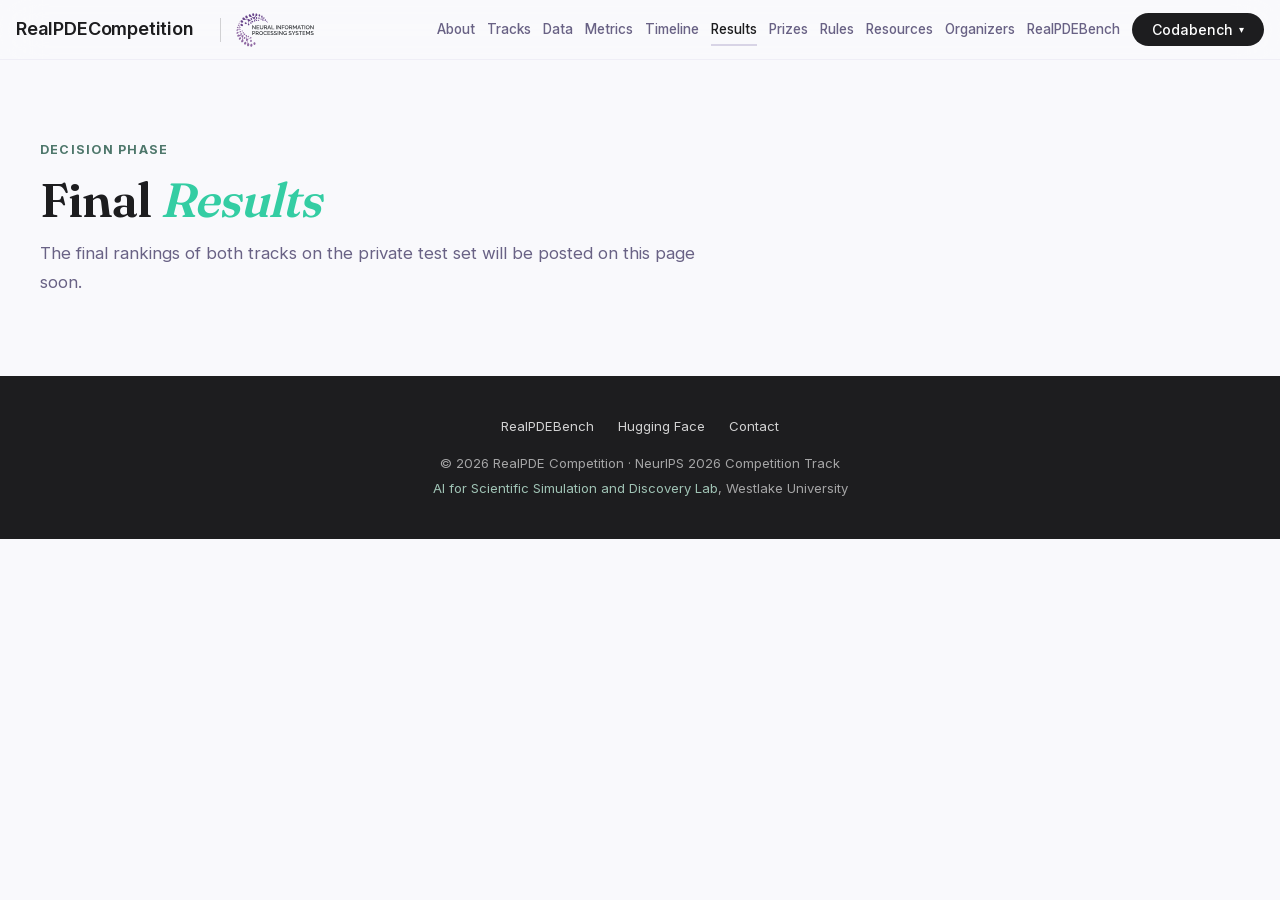
==== commit 9b279f28: "Revert "final results: results.html lists both tracks' Decision Phase rankings on the private test s" ====
--- a/results.html
+++ b/results.html
@@ -4,9 +4,9 @@
   <meta charset="UTF-8">
   <meta name="viewport" content="width=device-width, initial-scale=1.0">
   <title>Final Results — RealPDE Competition — NeurIPS 2026</title>
-  <meta name="description" content="Final Decision Phase results of the NeurIPS 2026 RealPDE Competition: rankings and total scores of both tracks on the private test set.">
+  <meta name="description" content="Final Decision Phase results of the NeurIPS 2026 RealPDE Competition: rankings and total scores of both tracks on the private test set, to be posted on this page.">
   <meta property="og:title" content="Final Results — RealPDE Competition">
-  <meta property="og:description" content="Final Decision Phase results of the NeurIPS 2026 RealPDE Competition: rankings and total scores of both tracks on the private test set.">
+  <meta property="og:description" content="Final Decision Phase results of the NeurIPS 2026 RealPDE Competition: rankings and total scores of both tracks on the private test set, to be posted on this page.">
   <meta property="og:type" content="website">
   <meta property="og:url" content="https://real-pde-competition.github.io/results.html">
   <meta name="twitter:card" content="summary">
@@ -70,80 +70,7 @@
   <div class="section-inner">
     <div class="section-label">Decision Phase</div>
     <h1 class="section-title">Final <em>Results</em></h1>
-    <p class="section-subtitle">Rankings of both tracks on the private test set, published October 16, 2026.</p>
-    <div class="results-status">
-      <p>Every team listed here presents a poster at the competition's session at NeurIPS 2026 in Sydney on December 11.</p>
-    </div>
-  </div>
-</section>
-
-<section class="section section-alt">
-  <div class="section-inner results-grid">
-      <div class="results-track">
-        <h2 class="results-track-title">Track 1 · Sim2Real</h2>
-        <table class="rules-table results-table">
-          <thead>
-            <tr><th class="results-place">Place</th><th>Team</th><th class="results-num">Total score</th><th class="results-num">Std. dev.</th></tr>
-          </thead>
-          <tbody>
-          <tr><td class="results-place">1</td><td>np-user</td><td class="results-num">82.9555</td><td class="results-num results-sd">0.0281</td></tr>
-          <tr><td class="results-place">2</td><td>Pistachio <span class="results-acct">(roysegal)</span></td><td class="results-num">82.9006</td><td class="results-num results-sd">0.0166</td></tr>
-          <tr><td class="results-place">3</td><td>PhysicsOracle</td><td class="results-num">82.6085</td><td class="results-num results-sd">0.0045</td></tr>
-          <tr><td class="results-place">4</td><td>syouya_tobita</td><td class="results-num">82.5608</td><td class="results-num results-sd">0.0223</td></tr>
-          <tr><td class="results-place">5</td><td>Aminos <span class="results-acct">(doomduke2)</span></td><td class="results-num">82.4877</td><td class="results-num results-sd">0.0173</td></tr>
-          <tr><td class="results-place">6=</td><td>skabob</td><td class="results-num">82.4434</td><td class="results-num results-sd">0.0747</td></tr>
-          <tr><td class="results-place">6=</td><td>AxisTilted2 <span class="results-acct">(spsanps)</span></td><td class="results-num">82.4398</td><td class="results-num results-sd">0.0319</td></tr>
-          <tr><td class="results-place">8</td><td>iapetos1918</td><td class="results-num">82.4141</td><td class="results-num results-sd">0.0226</td></tr>
-          <tr><td class="results-place">9</td><td>JLShen <span class="results-acct">(junlong)</span></td><td class="results-num">82.3055</td><td class="results-num results-sd">0.0061</td></tr>
-          <tr><td class="results-place">10</td><td>Math4AI <span class="results-acct">(simonkempf)</span></td><td class="results-num">81.8406</td><td class="results-num results-sd">0.1064</td></tr>
-          </tbody>
-        </table>
-      </div>
-      <div class="results-track">
-        <h2 class="results-track-title">Track 2 · LTTTA</h2>
-        <table class="rules-table results-table">
-          <thead>
-            <tr><th class="results-place">Place</th><th>Team</th><th class="results-num">Total score</th><th class="results-num">Std. dev.</th></tr>
-          </thead>
-          <tbody>
-          <tr><td class="results-place">1</td><td>nmucke</td><td class="results-num">83.0529</td><td class="results-num results-sd">0.0035</td></tr>
-          <tr><td class="results-place">2</td><td>Pistachio <span class="results-acct">(roysegal)</span></td><td class="results-num">83.0215</td><td class="results-num results-sd">0.0099</td></tr>
-          <tr><td class="results-place">3=</td><td>AxisTilted2 <span class="results-acct">(spsanps)</span></td><td class="results-num">82.9601</td><td class="results-num results-sd">0.0174</td></tr>
-          <tr><td class="results-place">3=</td><td>np-user</td><td class="results-num">82.9560</td><td class="results-num results-sd">0.0226</td></tr>
-          <tr><td class="results-place">5</td><td>seantang</td><td class="results-num">82.8315</td><td class="results-num results-sd">0.0089</td></tr>
-          <tr><td class="results-place">6</td><td>Separation Anxiety <span class="results-acct">(oroikono)</span></td><td class="results-num">82.8031</td><td class="results-num results-sd">0.0193</td></tr>
-          <tr><td class="results-place">7</td><td>Aminos <span class="results-acct">(doomduke2)</span></td><td class="results-num">82.7863</td><td class="results-num results-sd">0.0151</td></tr>
-          <tr><td class="results-place">8</td><td>xtgg233</td><td class="results-num">82.7210</td><td class="results-num results-sd">0.0041</td></tr>
-          <tr><td class="results-place">9</td><td>AI4Silence <span class="results-acct">(gaswang)</span></td><td class="results-num">82.6271</td><td class="results-num results-sd">0.0280</td></tr>
-          <tr><td class="results-place">10</td><td>phgelado</td><td class="results-num">82.4080</td><td class="results-num results-sd">0.0162</td></tr>
-          </tbody>
-        </table>
-      </div>
-  </div>
-</section>
-
-<section class="section" id="method">
-  <div class="section-inner results-notes">
-    <div class="section-label">Method</div>
-    <h2 class="section-title">How the scores were <em>obtained</em></h2>
-    <dl>
-      <dt>Teams</dt>
-      <dd>Among the teams that submitted a valid Decision Phase training package (training code and Docker image) and remained eligible under the competition rules, each track ranks the 10 placed highest on that track's Development Phase leaderboard. Teams are listed by the team name they gave with their training package, followed by their Codabench account in parentheses where the two differ.</dd>
-      <dt>Training</dt>
-      <dd>Each team submitted a separate training package for each track it competes in. The organizers trained each package from scratch three times on the organizers' NVIDIA A800 GPUs, which gives three trained models per team and track.</dd>
-      <dt>Evaluation</dt>
-      <dd>Each trained model was evaluated five times on the organizers' NVIDIA A800 GPUs, the same GPU type as for the Development Phase leaderboard. The evaluation followed the Development Phase protocol, run on the private test set instead of the Development Phase evaluation data. The five subscores were combined into a total score in the same way as for the leaderboard's final score.</dd>
-      <dt>Total score</dt>
-      <dd>The table shows the mean total score over the team's 15 evaluations in that track (3 trained models × 5 evaluations each) and the standard deviation over the same 15 evaluations. Higher is better.</dd>
-      <dt>Shared places</dt>
-      <dd>When two adjacent teams' mean scores differ by less than both teams' standard deviations, the evaluation cannot separate them, and they share the place, marked with =. Two places are shared:
-        <ul>
-          <li>Track 1, 6th place: skabob and AxisTilted2 <span class="results-acct">(spsanps)</span>.</li>
-          <li>Track 2, 3rd place: AxisTilted2 <span class="results-acct">(spsanps)</span> and np-user.</li>
-        </ul>
-      </dd>
-    </dl>
-    <p class="results-foot">What each place receives is listed under <a href="./#prizes">Prizes</a>. Questions about the results: <a href="mailto:realpde-competition@googlegroups.com">realpde-competition@googlegroups.com</a>.</p>
+    <p class="section-subtitle">The final rankings of both tracks on the private test set will be posted on this page soon.</p>
   </div>
 </section>
 
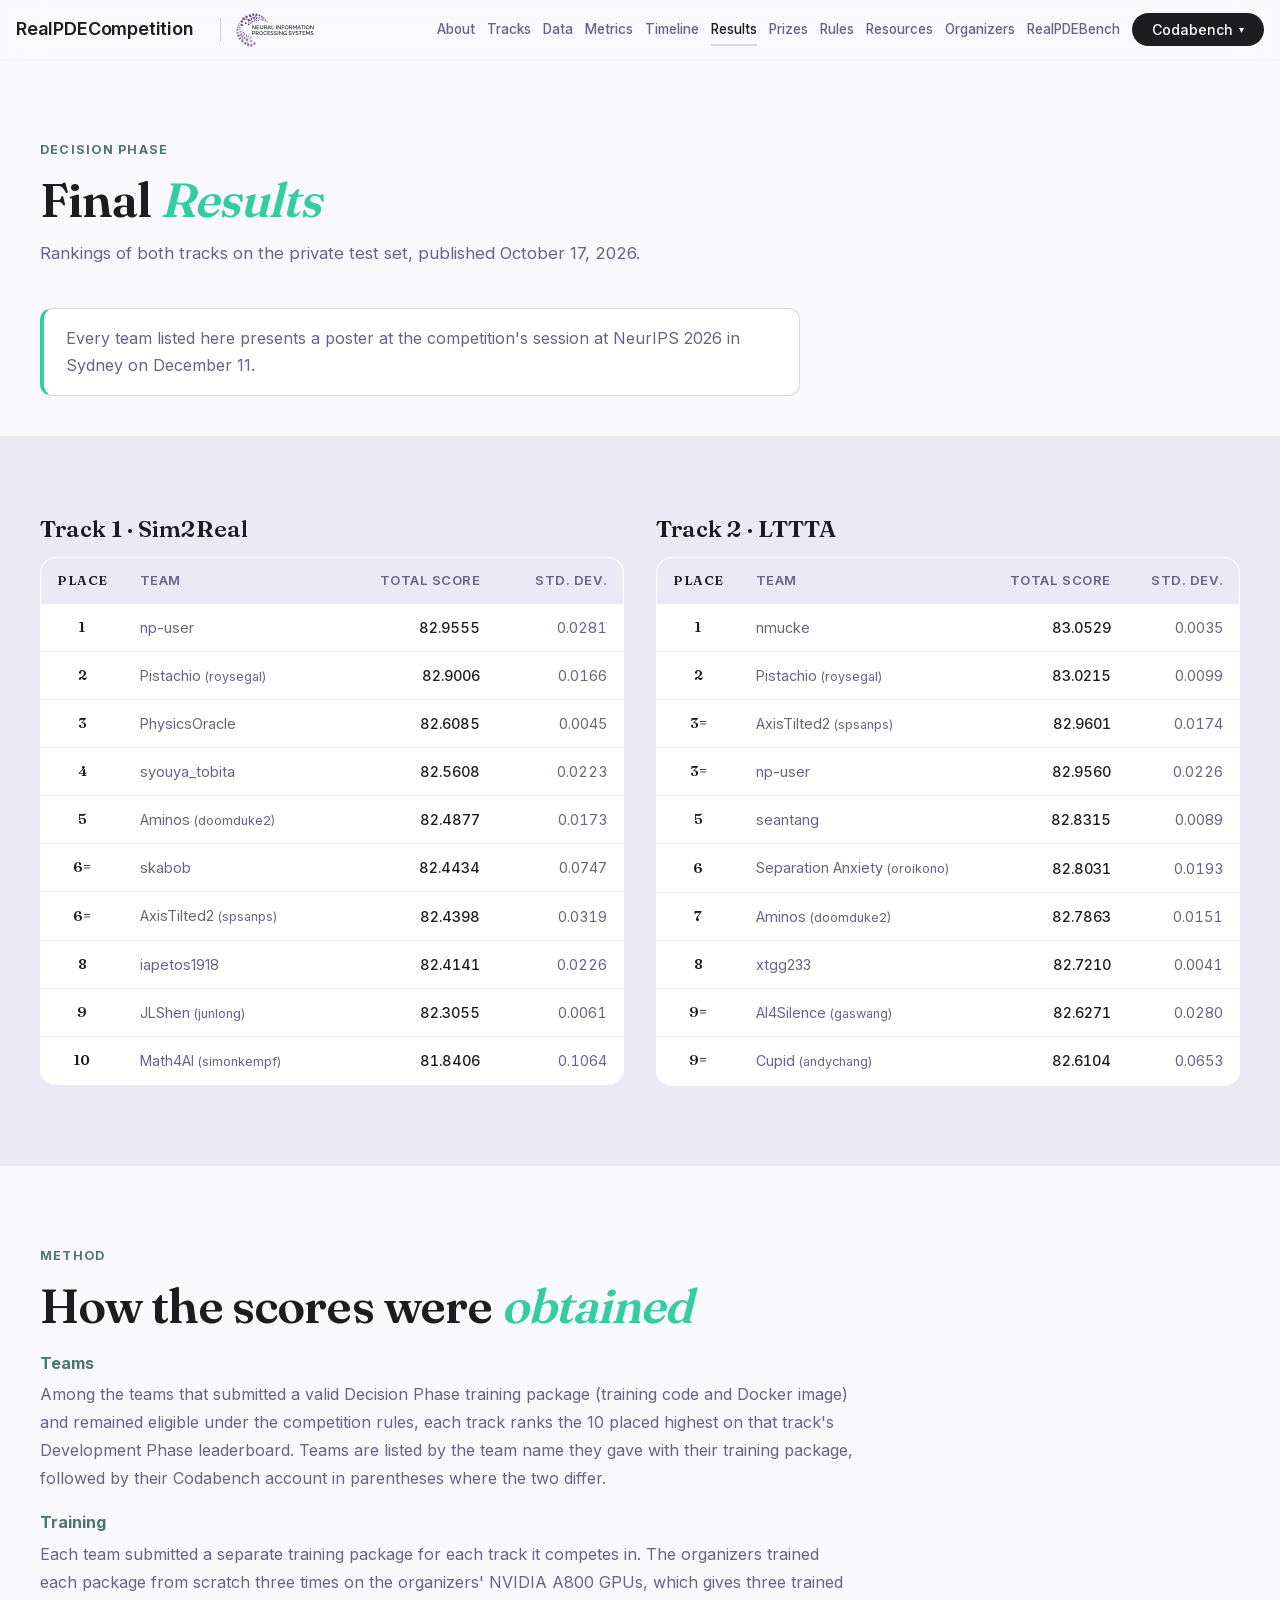
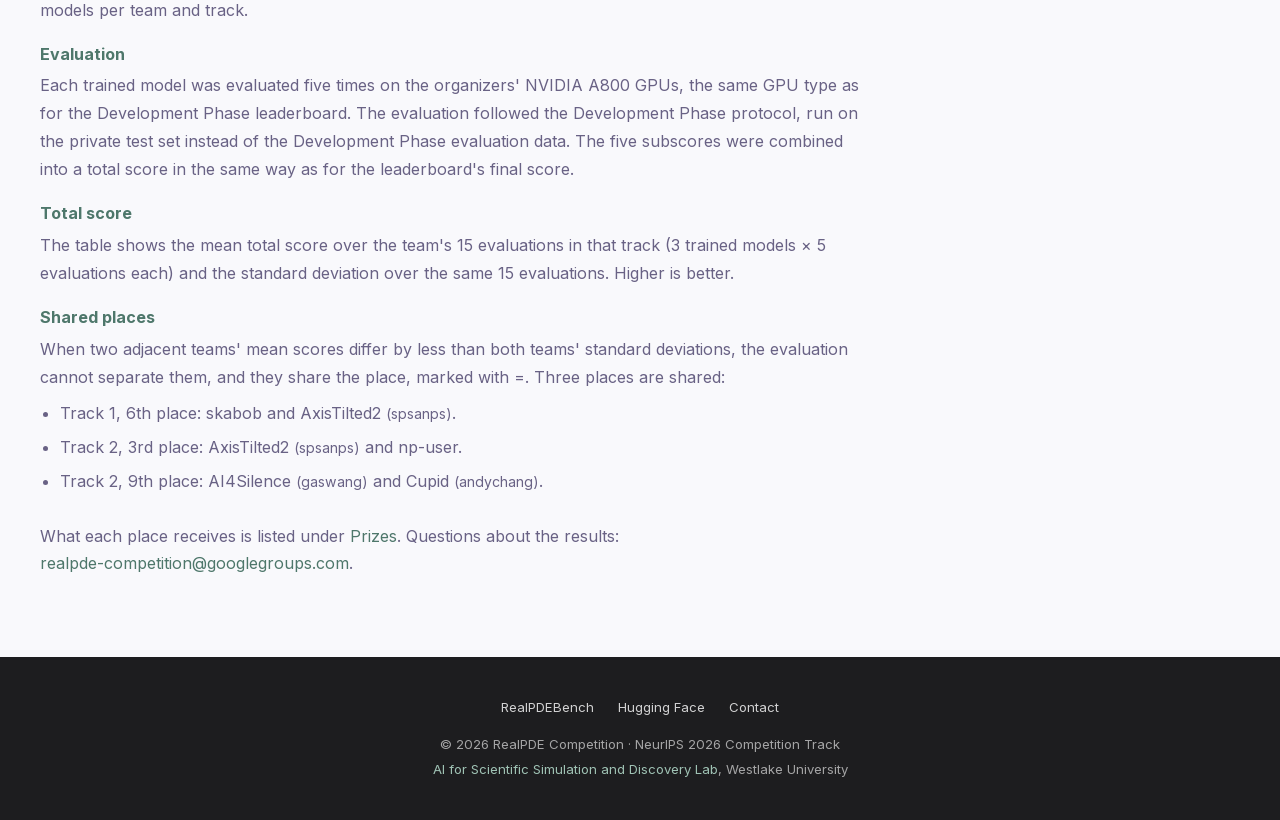
==== commit 706c3138: "final results: results.html lists both tracks' Decision Phase rankings on the private test set (mean" ====
--- a/results.html
+++ b/results.html
@@ -4,9 +4,9 @@
   <meta charset="UTF-8">
   <meta name="viewport" content="width=device-width, initial-scale=1.0">
   <title>Final Results — RealPDE Competition — NeurIPS 2026</title>
-  <meta name="description" content="Final Decision Phase results of the NeurIPS 2026 RealPDE Competition: rankings and total scores of both tracks on the private test set, to be posted on this page.">
+  <meta name="description" content="Final Decision Phase results of the NeurIPS 2026 RealPDE Competition: rankings and total scores of both tracks on the private test set.">
   <meta property="og:title" content="Final Results — RealPDE Competition">
-  <meta property="og:description" content="Final Decision Phase results of the NeurIPS 2026 RealPDE Competition: rankings and total scores of both tracks on the private test set, to be posted on this page.">
+  <meta property="og:description" content="Final Decision Phase results of the NeurIPS 2026 RealPDE Competition: rankings and total scores of both tracks on the private test set.">
   <meta property="og:type" content="website">
   <meta property="og:url" content="https://real-pde-competition.github.io/results.html">
   <meta name="twitter:card" content="summary">
@@ -70,7 +70,81 @@
   <div class="section-inner">
     <div class="section-label">Decision Phase</div>
     <h1 class="section-title">Final <em>Results</em></h1>
-    <p class="section-subtitle">The final rankings of both tracks on the private test set will be posted on this page soon.</p>
+    <p class="section-subtitle">Rankings of both tracks on the private test set, published October 17, 2026.</p>
+    <div class="results-status">
+      <p>Every team listed here presents a poster at the competition's session at NeurIPS 2026 in Sydney on December 11.</p>
+    </div>
+  </div>
+</section>
+
+<section class="section section-alt">
+  <div class="section-inner results-grid">
+      <div class="results-track">
+        <h2 class="results-track-title">Track 1 · Sim2Real</h2>
+        <table class="rules-table results-table">
+          <thead>
+            <tr><th class="results-place">Place</th><th>Team</th><th class="results-num">Total score</th><th class="results-num">Std. dev.</th></tr>
+          </thead>
+          <tbody>
+          <tr><td class="results-place">1</td><td>np-user</td><td class="results-num">82.9555</td><td class="results-num results-sd">0.0281</td></tr>
+          <tr><td class="results-place">2</td><td>Pistachio <span class="results-acct">(roysegal)</span></td><td class="results-num">82.9006</td><td class="results-num results-sd">0.0166</td></tr>
+          <tr><td class="results-place">3</td><td>PhysicsOracle</td><td class="results-num">82.6085</td><td class="results-num results-sd">0.0045</td></tr>
+          <tr><td class="results-place">4</td><td>syouya_tobita</td><td class="results-num">82.5608</td><td class="results-num results-sd">0.0223</td></tr>
+          <tr><td class="results-place">5</td><td>Aminos <span class="results-acct">(doomduke2)</span></td><td class="results-num">82.4877</td><td class="results-num results-sd">0.0173</td></tr>
+          <tr><td class="results-place">6=</td><td>skabob</td><td class="results-num">82.4434</td><td class="results-num results-sd">0.0747</td></tr>
+          <tr><td class="results-place">6=</td><td>AxisTilted2 <span class="results-acct">(spsanps)</span></td><td class="results-num">82.4398</td><td class="results-num results-sd">0.0319</td></tr>
+          <tr><td class="results-place">8</td><td>iapetos1918</td><td class="results-num">82.4141</td><td class="results-num results-sd">0.0226</td></tr>
+          <tr><td class="results-place">9</td><td>JLShen <span class="results-acct">(junlong)</span></td><td class="results-num">82.3055</td><td class="results-num results-sd">0.0061</td></tr>
+          <tr><td class="results-place">10</td><td>Math4AI <span class="results-acct">(simonkempf)</span></td><td class="results-num">81.8406</td><td class="results-num results-sd">0.1064</td></tr>
+          </tbody>
+        </table>
+      </div>
+      <div class="results-track">
+        <h2 class="results-track-title">Track 2 · LTTTA</h2>
+        <table class="rules-table results-table">
+          <thead>
+            <tr><th class="results-place">Place</th><th>Team</th><th class="results-num">Total score</th><th class="results-num">Std. dev.</th></tr>
+          </thead>
+          <tbody>
+          <tr><td class="results-place">1</td><td>nmucke</td><td class="results-num">83.0529</td><td class="results-num results-sd">0.0035</td></tr>
+          <tr><td class="results-place">2</td><td>Pistachio <span class="results-acct">(roysegal)</span></td><td class="results-num">83.0215</td><td class="results-num results-sd">0.0099</td></tr>
+          <tr><td class="results-place">3=</td><td>AxisTilted2 <span class="results-acct">(spsanps)</span></td><td class="results-num">82.9601</td><td class="results-num results-sd">0.0174</td></tr>
+          <tr><td class="results-place">3=</td><td>np-user</td><td class="results-num">82.9560</td><td class="results-num results-sd">0.0226</td></tr>
+          <tr><td class="results-place">5</td><td>seantang</td><td class="results-num">82.8315</td><td class="results-num results-sd">0.0089</td></tr>
+          <tr><td class="results-place">6</td><td>Separation Anxiety <span class="results-acct">(oroikono)</span></td><td class="results-num">82.8031</td><td class="results-num results-sd">0.0193</td></tr>
+          <tr><td class="results-place">7</td><td>Aminos <span class="results-acct">(doomduke2)</span></td><td class="results-num">82.7863</td><td class="results-num results-sd">0.0151</td></tr>
+          <tr><td class="results-place">8</td><td>xtgg233</td><td class="results-num">82.7210</td><td class="results-num results-sd">0.0041</td></tr>
+          <tr><td class="results-place">9=</td><td>AI4Silence <span class="results-acct">(gaswang)</span></td><td class="results-num">82.6271</td><td class="results-num results-sd">0.0280</td></tr>
+          <tr><td class="results-place">9=</td><td>Cupid <span class="results-acct">(andychang)</span></td><td class="results-num">82.6104</td><td class="results-num results-sd">0.0653</td></tr>
+          </tbody>
+        </table>
+      </div>
+  </div>
+</section>
+
+<section class="section" id="method">
+  <div class="section-inner results-notes">
+    <div class="section-label">Method</div>
+    <h2 class="section-title">How the scores were <em>obtained</em></h2>
+    <dl>
+      <dt>Teams</dt>
+      <dd>Among the teams that submitted a valid Decision Phase training package (training code and Docker image) and remained eligible under the competition rules, each track ranks the 10 placed highest on that track's Development Phase leaderboard. Teams are listed by the team name they gave with their training package, followed by their Codabench account in parentheses where the two differ.</dd>
+      <dt>Training</dt>
+      <dd>Each team submitted a separate training package for each track it competes in. The organizers trained each package from scratch three times on the organizers' NVIDIA A800 GPUs, which gives three trained models per team and track.</dd>
+      <dt>Evaluation</dt>
+      <dd>Each trained model was evaluated five times on the organizers' NVIDIA A800 GPUs, the same GPU type as for the Development Phase leaderboard. The evaluation followed the Development Phase protocol, run on the private test set instead of the Development Phase evaluation data. The five subscores were combined into a total score in the same way as for the leaderboard's final score.</dd>
+      <dt>Total score</dt>
+      <dd>The table shows the mean total score over the team's 15 evaluations in that track (3 trained models × 5 evaluations each) and the standard deviation over the same 15 evaluations. Higher is better.</dd>
+      <dt>Shared places</dt>
+      <dd>When two adjacent teams' mean scores differ by less than both teams' standard deviations, the evaluation cannot separate them, and they share the place, marked with =. Three places are shared:
+        <ul>
+          <li>Track 1, 6th place: skabob and AxisTilted2 <span class="results-acct">(spsanps)</span>.</li>
+          <li>Track 2, 3rd place: AxisTilted2 <span class="results-acct">(spsanps)</span> and np-user.</li>
+          <li>Track 2, 9th place: AI4Silence <span class="results-acct">(gaswang)</span> and Cupid <span class="results-acct">(andychang)</span>.</li>
+        </ul>
+      </dd>
+    </dl>
+    <p class="results-foot">What each place receives is listed under <a href="./#prizes">Prizes</a>. Questions about the results: <a href="mailto:realpde-competition@googlegroups.com">realpde-competition@googlegroups.com</a>.</p>
   </div>
 </section>
 
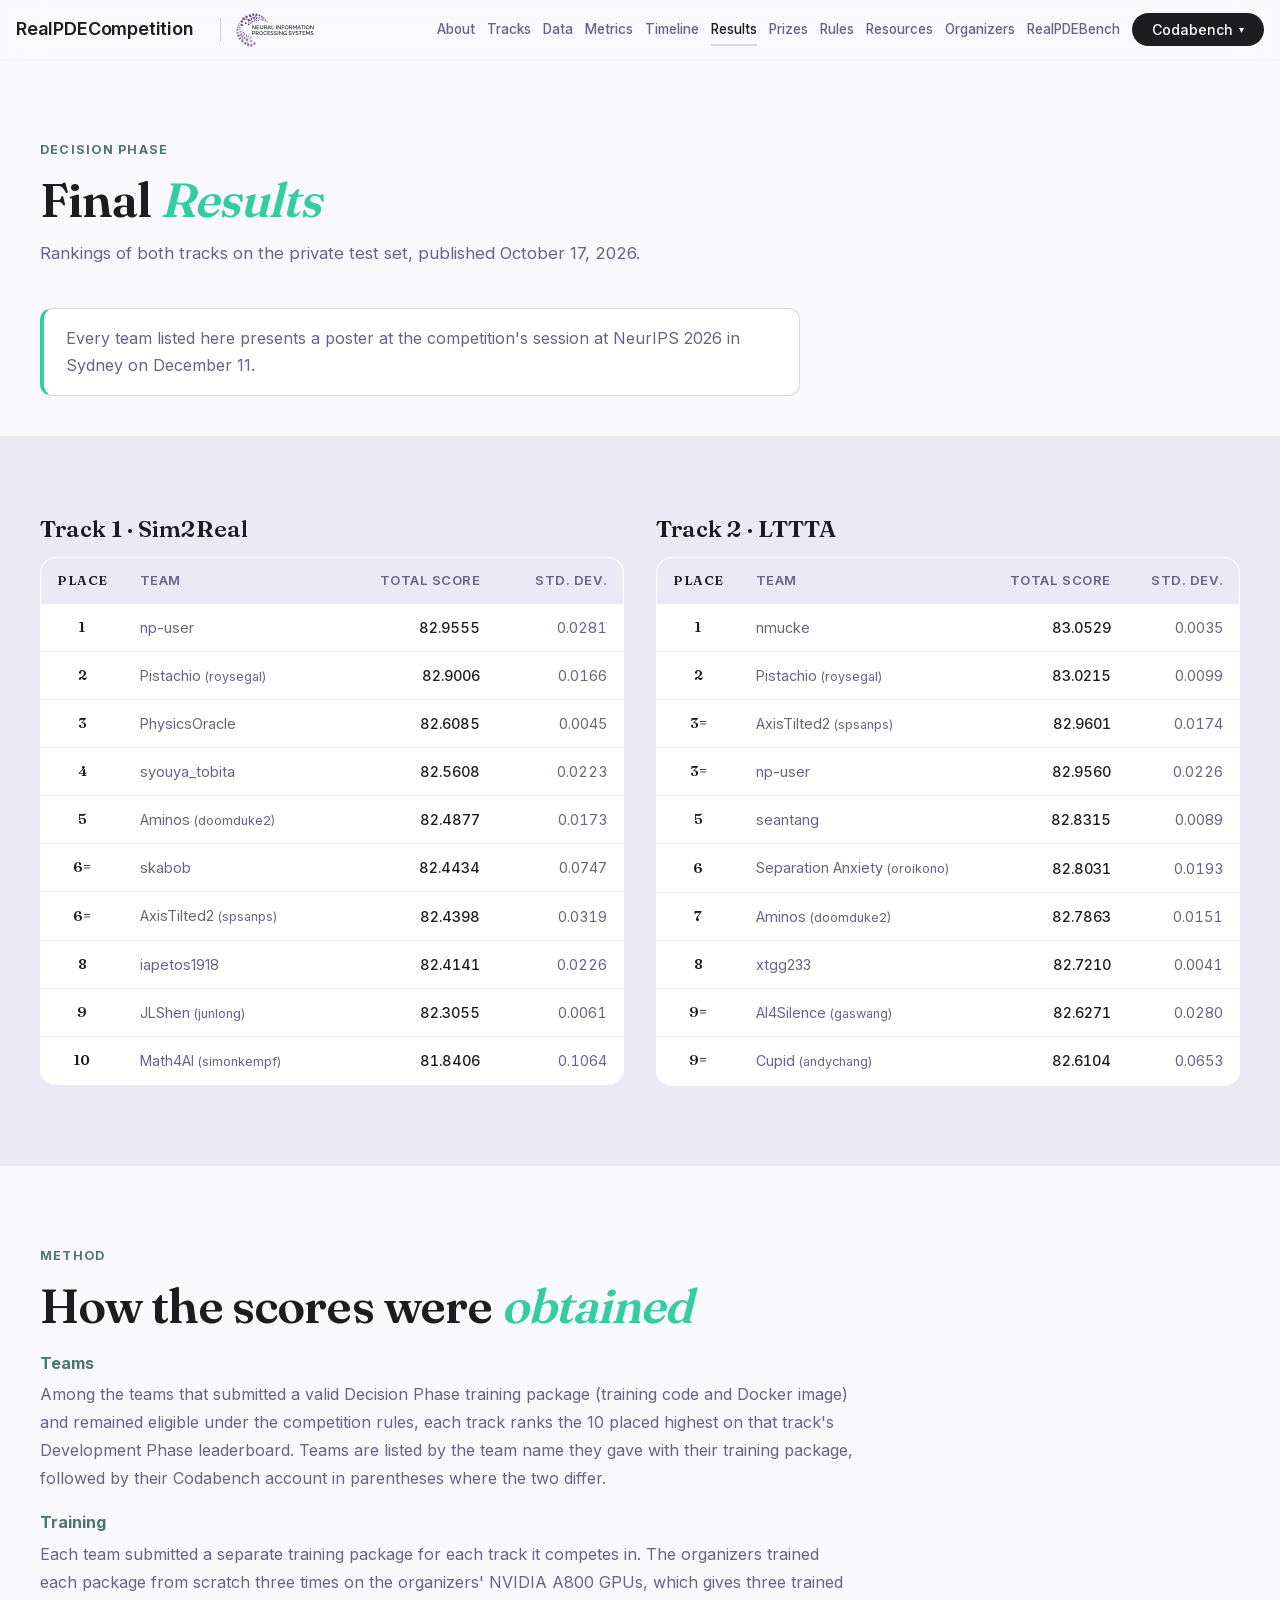
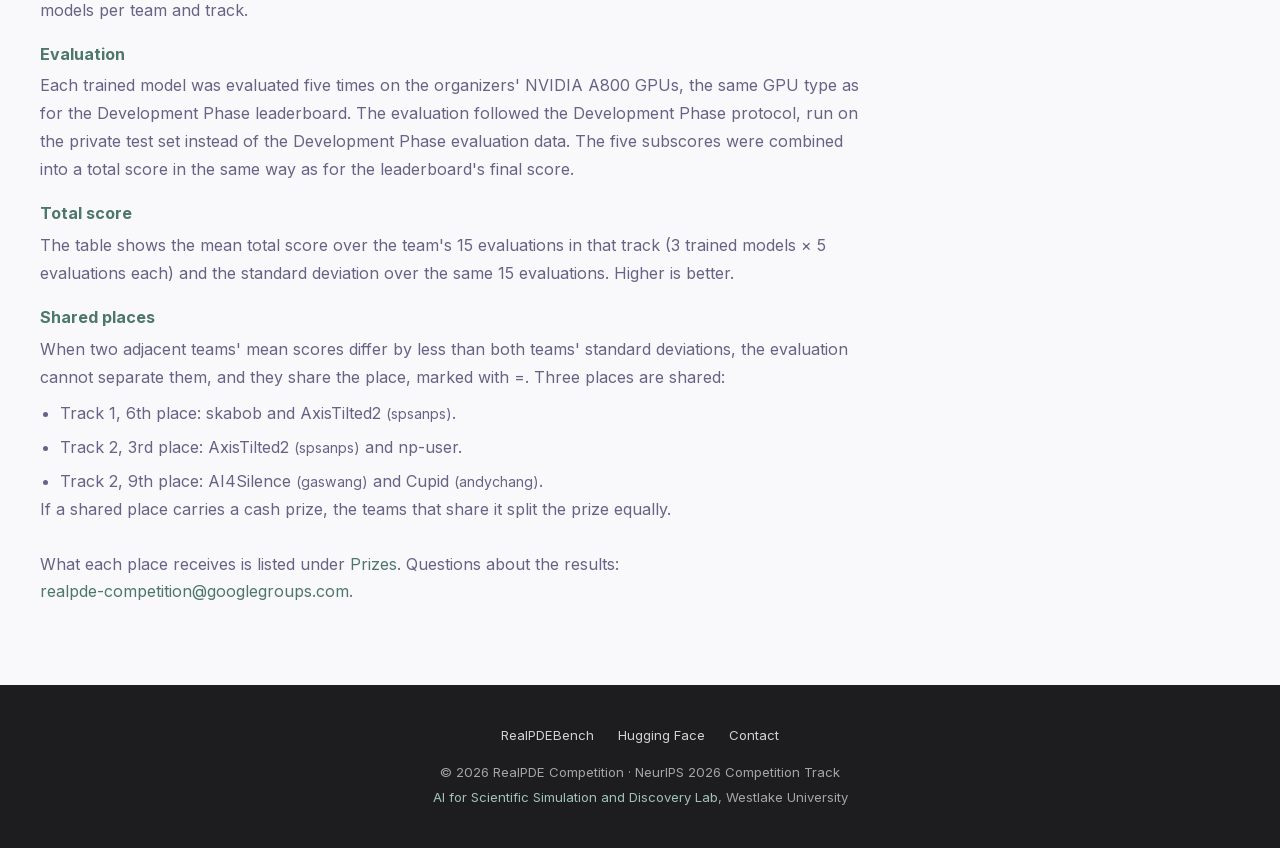
==== commit 97f98a3a: "results: a cash prize for a shared place is split equally between the teams that share it" ====
--- a/results.html
+++ b/results.html
@@ -142,6 +142,7 @@
           <li>Track 2, 3rd place: AxisTilted2 <span class="results-acct">(spsanps)</span> and np-user.</li>
           <li>Track 2, 9th place: AI4Silence <span class="results-acct">(gaswang)</span> and Cupid <span class="results-acct">(andychang)</span>.</li>
         </ul>
+        If a shared place carries a cash prize, the teams that share it split the prize equally.
       </dd>
     </dl>
     <p class="results-foot">What each place receives is listed under <a href="./#prizes">Prizes</a>. Questions about the results: <a href="mailto:realpde-competition@googlegroups.com">realpde-competition@googlegroups.com</a>.</p>
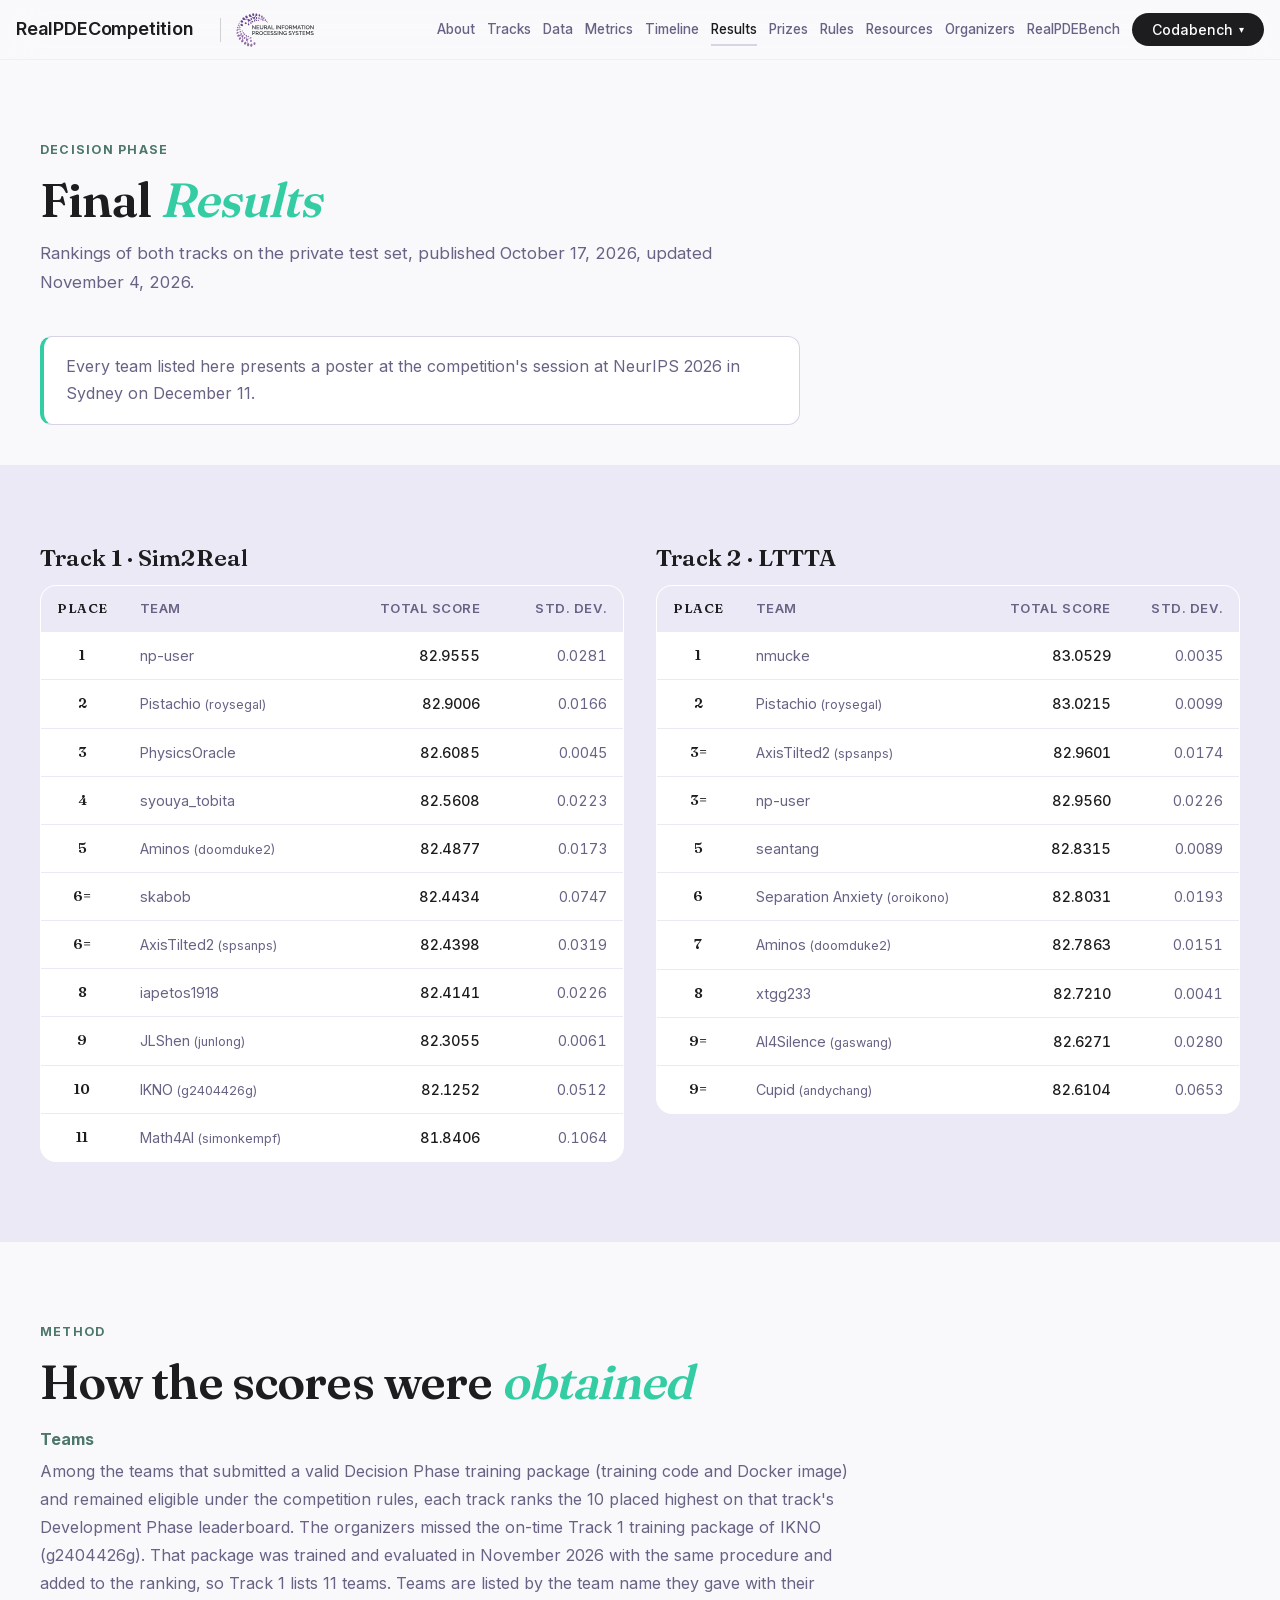
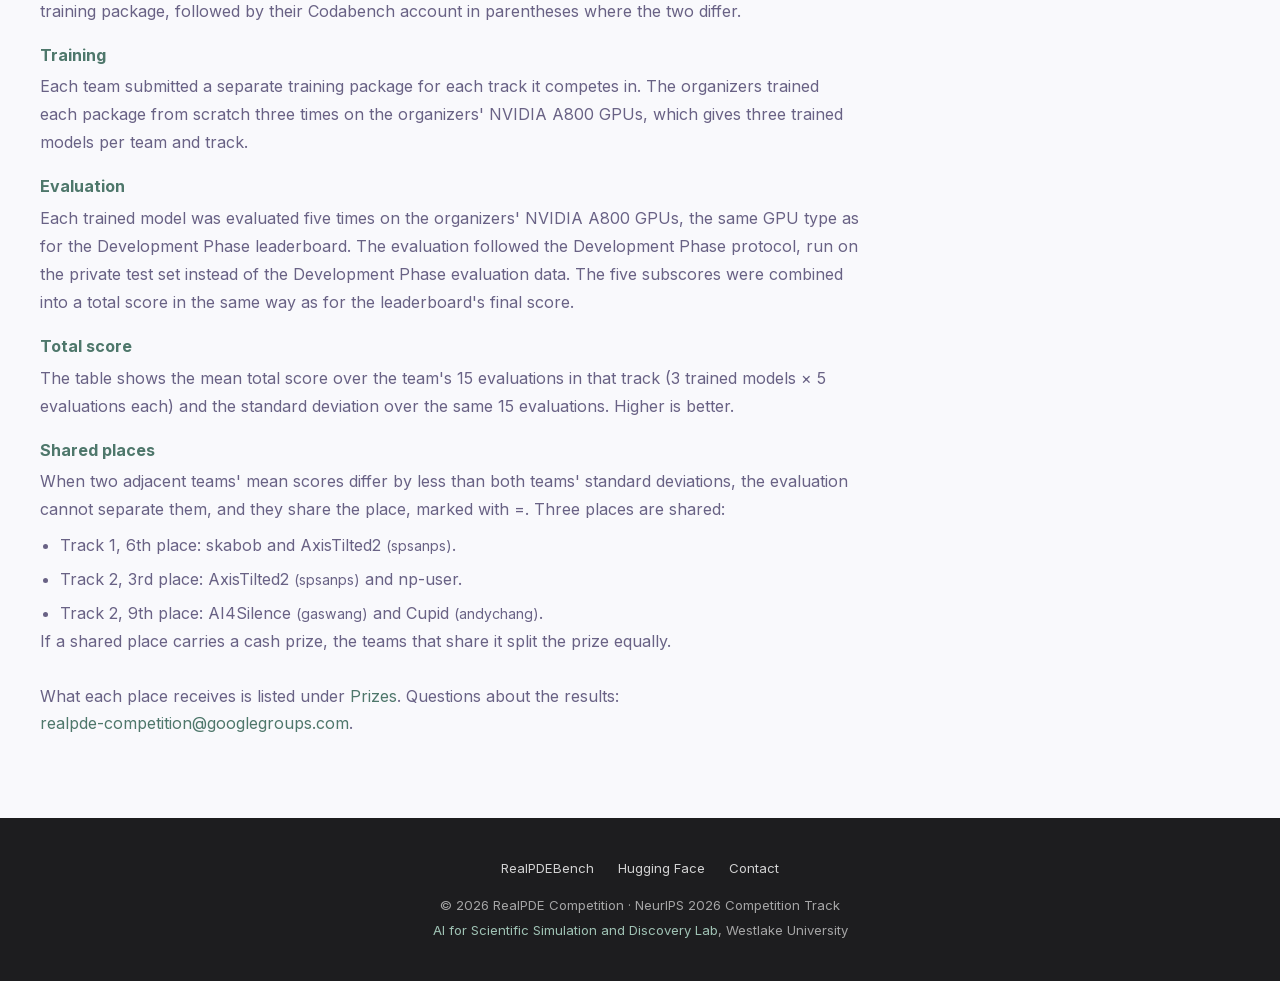
==== commit 858c35f6: "results: add IKNO (g2404426g) to Track 1 at 10th (82.1252), Math4AI moves to 11th; note on the misse" ====
--- a/results.html
+++ b/results.html
@@ -70,7 +70,7 @@
   <div class="section-inner">
     <div class="section-label">Decision Phase</div>
     <h1 class="section-title">Final <em>Results</em></h1>
-    <p class="section-subtitle">Rankings of both tracks on the private test set, published October 17, 2026.</p>
+    <p class="section-subtitle">Rankings of both tracks on the private test set, published October 17, 2026, updated November 4, 2026.</p>
     <div class="results-status">
       <p>Every team listed here presents a poster at the competition's session at NeurIPS 2026 in Sydney on December 11.</p>
     </div>
@@ -95,7 +95,8 @@
           <tr><td class="results-place">6=</td><td>AxisTilted2 <span class="results-acct">(spsanps)</span></td><td class="results-num">82.4398</td><td class="results-num results-sd">0.0319</td></tr>
           <tr><td class="results-place">8</td><td>iapetos1918</td><td class="results-num">82.4141</td><td class="results-num results-sd">0.0226</td></tr>
           <tr><td class="results-place">9</td><td>JLShen <span class="results-acct">(junlong)</span></td><td class="results-num">82.3055</td><td class="results-num results-sd">0.0061</td></tr>
-          <tr><td class="results-place">10</td><td>Math4AI <span class="results-acct">(simonkempf)</span></td><td class="results-num">81.8406</td><td class="results-num results-sd">0.1064</td></tr>
+          <tr><td class="results-place">10</td><td>IKNO <span class="results-acct">(g2404426g)</span></td><td class="results-num">82.1252</td><td class="results-num results-sd">0.0512</td></tr>
+          <tr><td class="results-place">11</td><td>Math4AI <span class="results-acct">(simonkempf)</span></td><td class="results-num">81.8406</td><td class="results-num results-sd">0.1064</td></tr>
           </tbody>
         </table>
       </div>
@@ -128,7 +129,7 @@
     <h2 class="section-title">How the scores were <em>obtained</em></h2>
     <dl>
       <dt>Teams</dt>
-      <dd>Among the teams that submitted a valid Decision Phase training package (training code and Docker image) and remained eligible under the competition rules, each track ranks the 10 placed highest on that track's Development Phase leaderboard. Teams are listed by the team name they gave with their training package, followed by their Codabench account in parentheses where the two differ.</dd>
+      <dd>Among the teams that submitted a valid Decision Phase training package (training code and Docker image) and remained eligible under the competition rules, each track ranks the 10 placed highest on that track's Development Phase leaderboard. The organizers missed the on-time Track 1 training package of IKNO (g2404426g). That package was trained and evaluated in November 2026 with the same procedure and added to the ranking, so Track 1 lists 11 teams. Teams are listed by the team name they gave with their training package, followed by their Codabench account in parentheses where the two differ.</dd>
       <dt>Training</dt>
       <dd>Each team submitted a separate training package for each track it competes in. The organizers trained each package from scratch three times on the organizers' NVIDIA A800 GPUs, which gives three trained models per team and track.</dd>
       <dt>Evaluation</dt>
--- a/styles.css
+++ b/styles.css
@@ -1544,27 +1544,7 @@
 /* ========================================
    RESULTS PAGE (results.html) and its entry points
    ======================================== */
-.hero-results { margin: 4px 0 22px; }
-.hero-results-link {
-  display: inline-flex;
-  align-items: center;
-  gap: 8px;
-  font-weight: 600;
-  font-size: 1rem;
-  color: var(--mint-dark);
-  background: rgba(52, 205, 163, 0.12);
-  border: 1px solid var(--mint-mid);
-  padding: 9px 20px;
-  border-radius: 100px;
-  text-decoration: none;
-  transition: background 0.2s ease, border-color 0.2s ease;
-}
-.hero-results-link:hover {
-  background: rgba(52, 205, 163, 0.2);
-  border-color: var(--mint-dark);
-  color: var(--mint-dark);
-  text-decoration: none;
-}
+.hero-results-btn { min-width: 270px; justify-content: center; }
 
 .nav-links a[aria-current="page"] { color: var(--carbon); }
 .nav-links a[aria-current="page"]::after { transform: scaleX(1); }
@@ -1613,15 +1593,3 @@
   .results-grid { grid-template-columns: 1fr; }
 }
 .results-foot a { white-space: nowrap; }
-
-/* Hero track buttons after participation closed: plain grey, no menu */
-.btn-closed {
-  width: 270px;
-  justify-content: center;
-  text-transform: uppercase;
-  letter-spacing: 0.05em;
-  font-size: 0.92rem;
-  background: #E3E3E8;
-  color: #9A98A6;
-  cursor: default;
-}
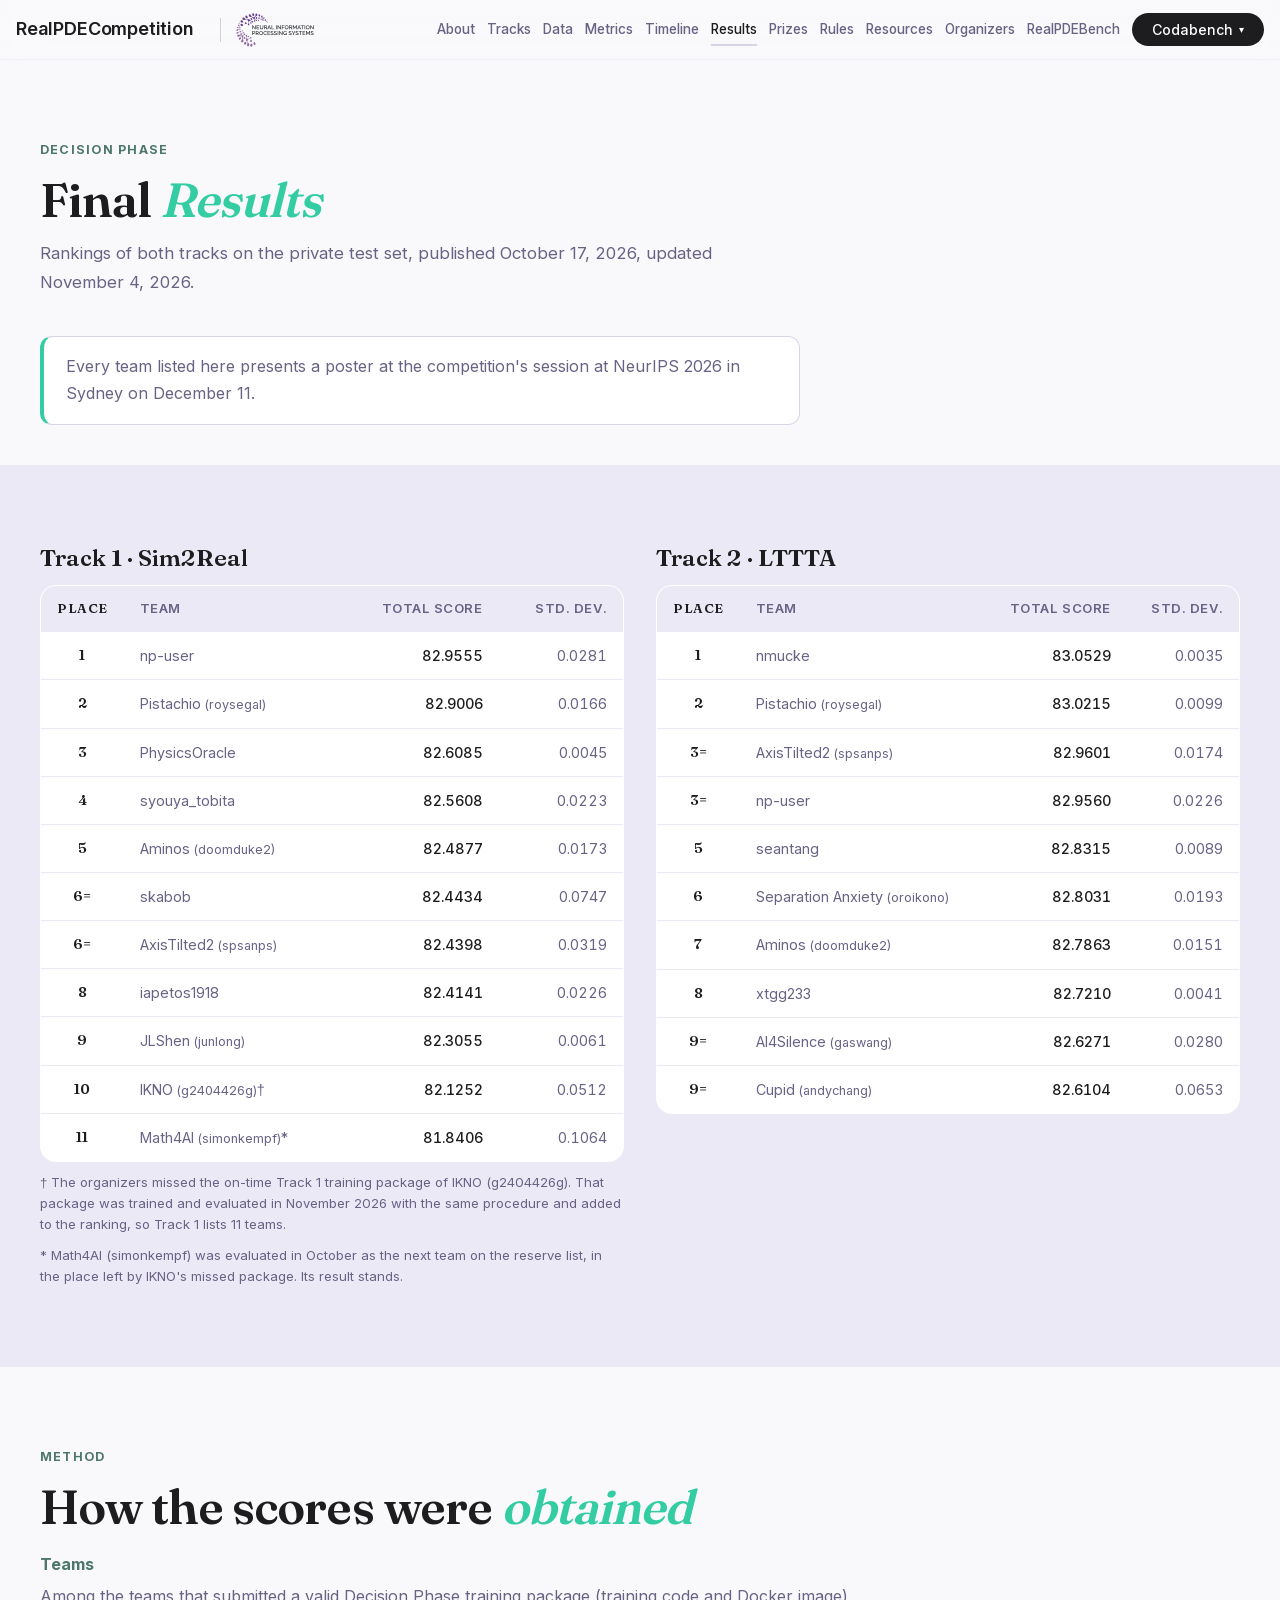
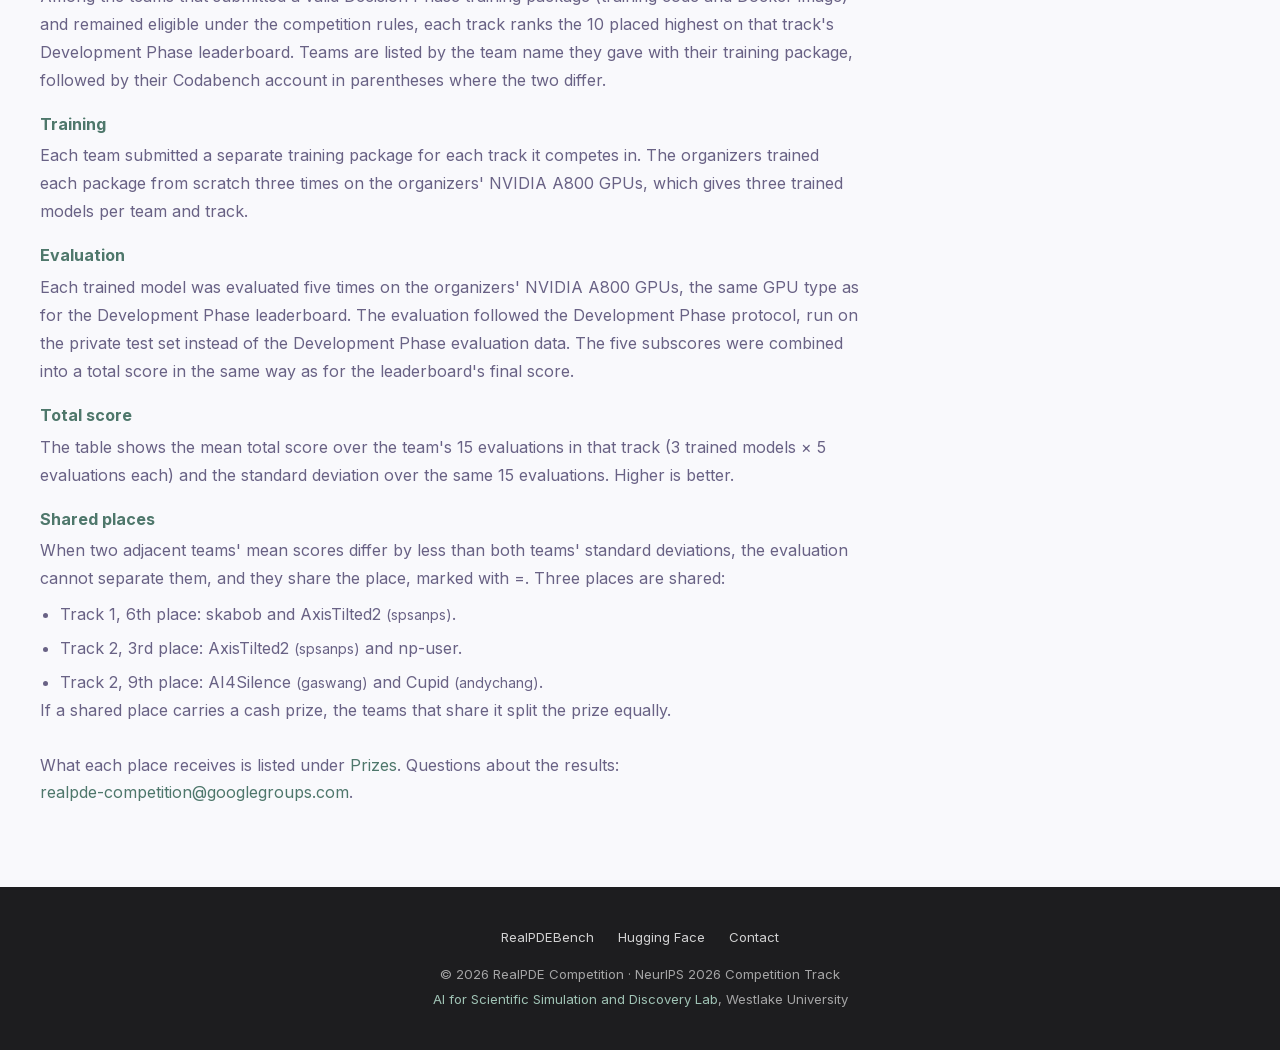
==== commit 32f5559e: "results: IKNO marked with † and Math4AI with *, explained in small-print notes under the Track 1 tab" ====
--- a/results.html
+++ b/results.html
@@ -95,10 +95,12 @@
           <tr><td class="results-place">6=</td><td>AxisTilted2 <span class="results-acct">(spsanps)</span></td><td class="results-num">82.4398</td><td class="results-num results-sd">0.0319</td></tr>
           <tr><td class="results-place">8</td><td>iapetos1918</td><td class="results-num">82.4141</td><td class="results-num results-sd">0.0226</td></tr>
           <tr><td class="results-place">9</td><td>JLShen <span class="results-acct">(junlong)</span></td><td class="results-num">82.3055</td><td class="results-num results-sd">0.0061</td></tr>
-          <tr><td class="results-place">10</td><td>IKNO <span class="results-acct">(g2404426g)</span></td><td class="results-num">82.1252</td><td class="results-num results-sd">0.0512</td></tr>
-          <tr><td class="results-place">11</td><td>Math4AI <span class="results-acct">(simonkempf)</span></td><td class="results-num">81.8406</td><td class="results-num results-sd">0.1064</td></tr>
+          <tr><td class="results-place">10</td><td>IKNO <span class="results-acct">(g2404426g)</span>†</td><td class="results-num">82.1252</td><td class="results-num results-sd">0.0512</td></tr>
+          <tr><td class="results-place">11</td><td>Math4AI <span class="results-acct">(simonkempf)</span>*</td><td class="results-num">81.8406</td><td class="results-num results-sd">0.1064</td></tr>
           </tbody>
         </table>
+        <p class="results-note">† The organizers missed the on-time Track 1 training package of IKNO (g2404426g). That package was trained and evaluated in November 2026 with the same procedure and added to the ranking, so Track 1 lists 11 teams.</p>
+        <p class="results-note">* Math4AI (simonkempf) was evaluated in October as the next team on the reserve list, in the place left by IKNO&#x27;s missed package. Its result stands.</p>
       </div>
       <div class="results-track">
         <h2 class="results-track-title">Track 2 · LTTTA</h2>
@@ -129,7 +131,7 @@
     <h2 class="section-title">How the scores were <em>obtained</em></h2>
     <dl>
       <dt>Teams</dt>
-      <dd>Among the teams that submitted a valid Decision Phase training package (training code and Docker image) and remained eligible under the competition rules, each track ranks the 10 placed highest on that track's Development Phase leaderboard. The organizers missed the on-time Track 1 training package of IKNO (g2404426g). That package was trained and evaluated in November 2026 with the same procedure and added to the ranking, so Track 1 lists 11 teams. Teams are listed by the team name they gave with their training package, followed by their Codabench account in parentheses where the two differ.</dd>
+      <dd>Among the teams that submitted a valid Decision Phase training package (training code and Docker image) and remained eligible under the competition rules, each track ranks the 10 placed highest on that track's Development Phase leaderboard. Teams are listed by the team name they gave with their training package, followed by their Codabench account in parentheses where the two differ.</dd>
       <dt>Training</dt>
       <dd>Each team submitted a separate training package for each track it competes in. The organizers trained each package from scratch three times on the organizers' NVIDIA A800 GPUs, which gives three trained models per team and track.</dd>
       <dt>Evaluation</dt>
--- a/styles.css
+++ b/styles.css
@@ -1581,6 +1581,7 @@
 .results-table td.results-num { color: var(--carbon); font-weight: 500; }
 .results-table td.results-sd { color: var(--slate); font-weight: 400; }
 .results-acct { color: var(--slate); font-size: 0.88em; }
+.results-note { margin: 10px 0 0; color: var(--slate); font-size: 0.82rem; line-height: 1.6; }
 
 .results-notes dl { max-width: 820px; margin-top: 8px; }
 .results-notes dt { font-weight: 700; color: var(--mint-dark); margin-top: 18px; }
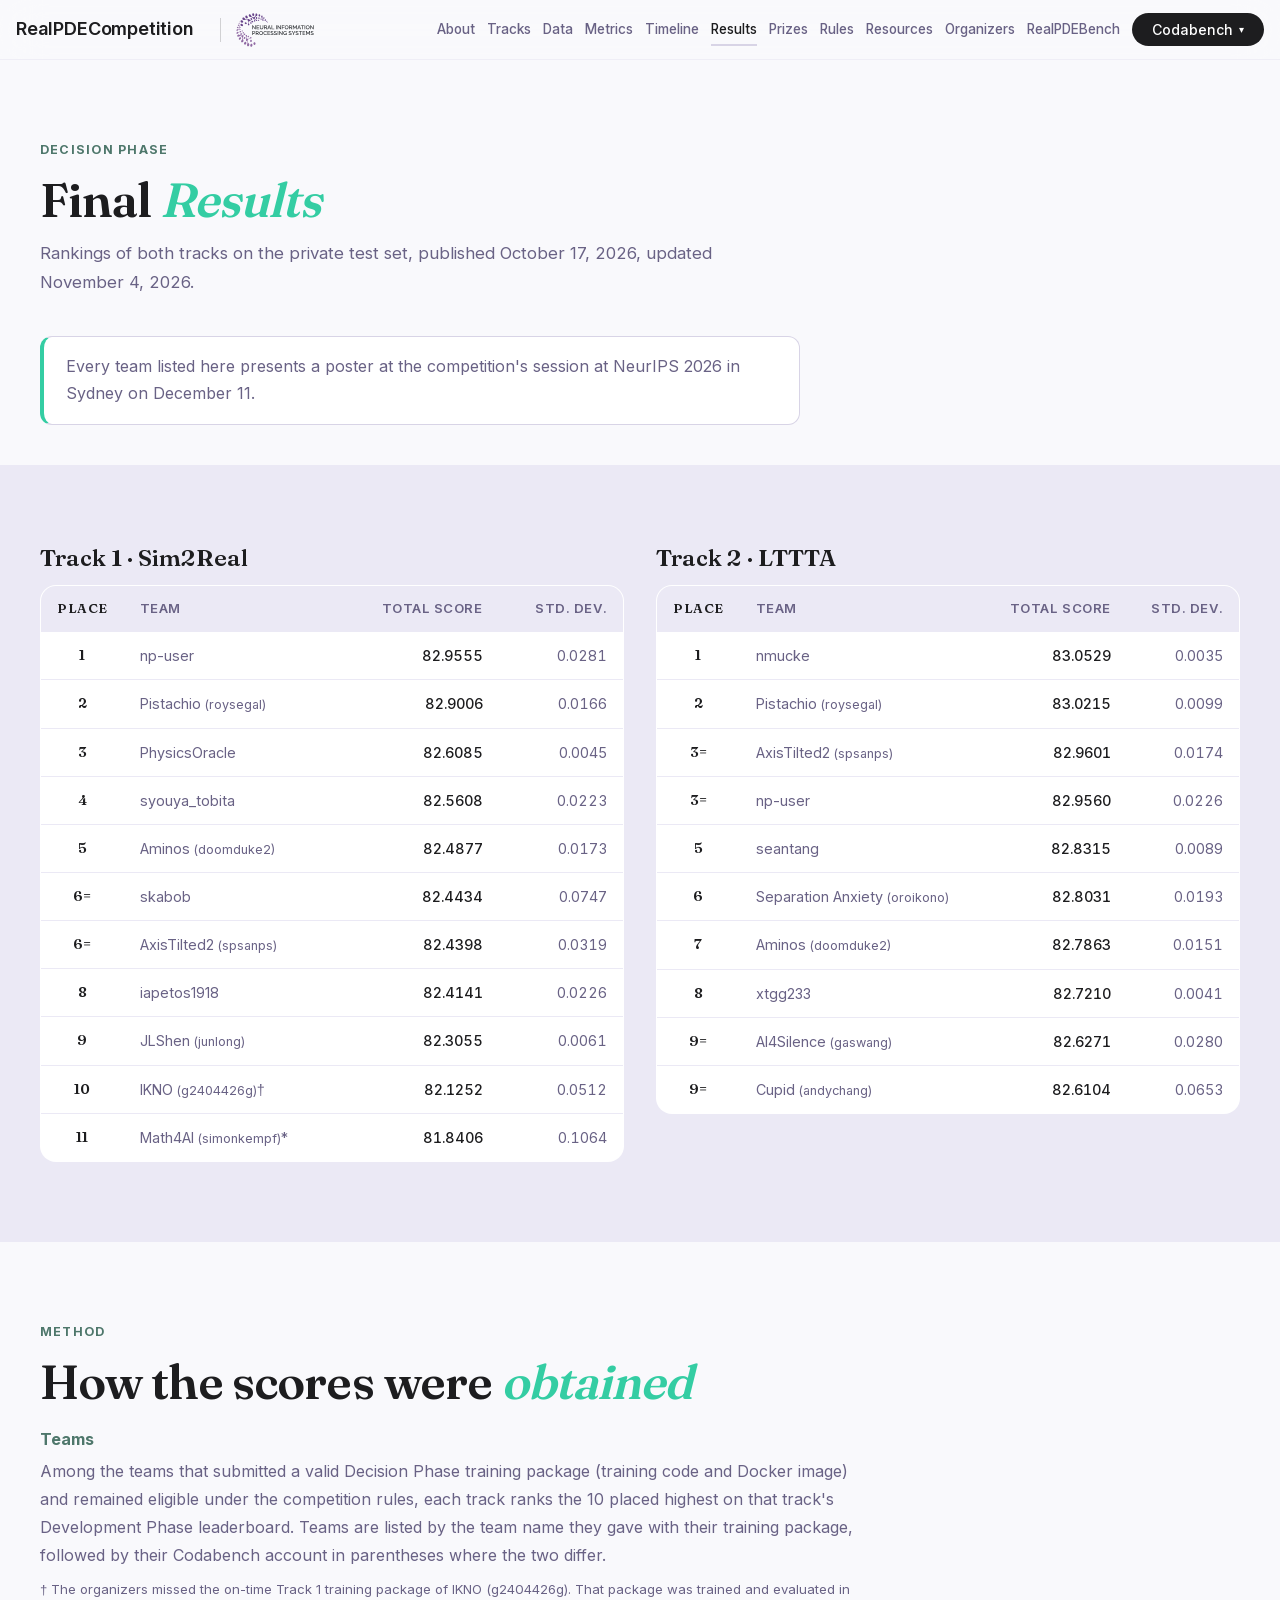
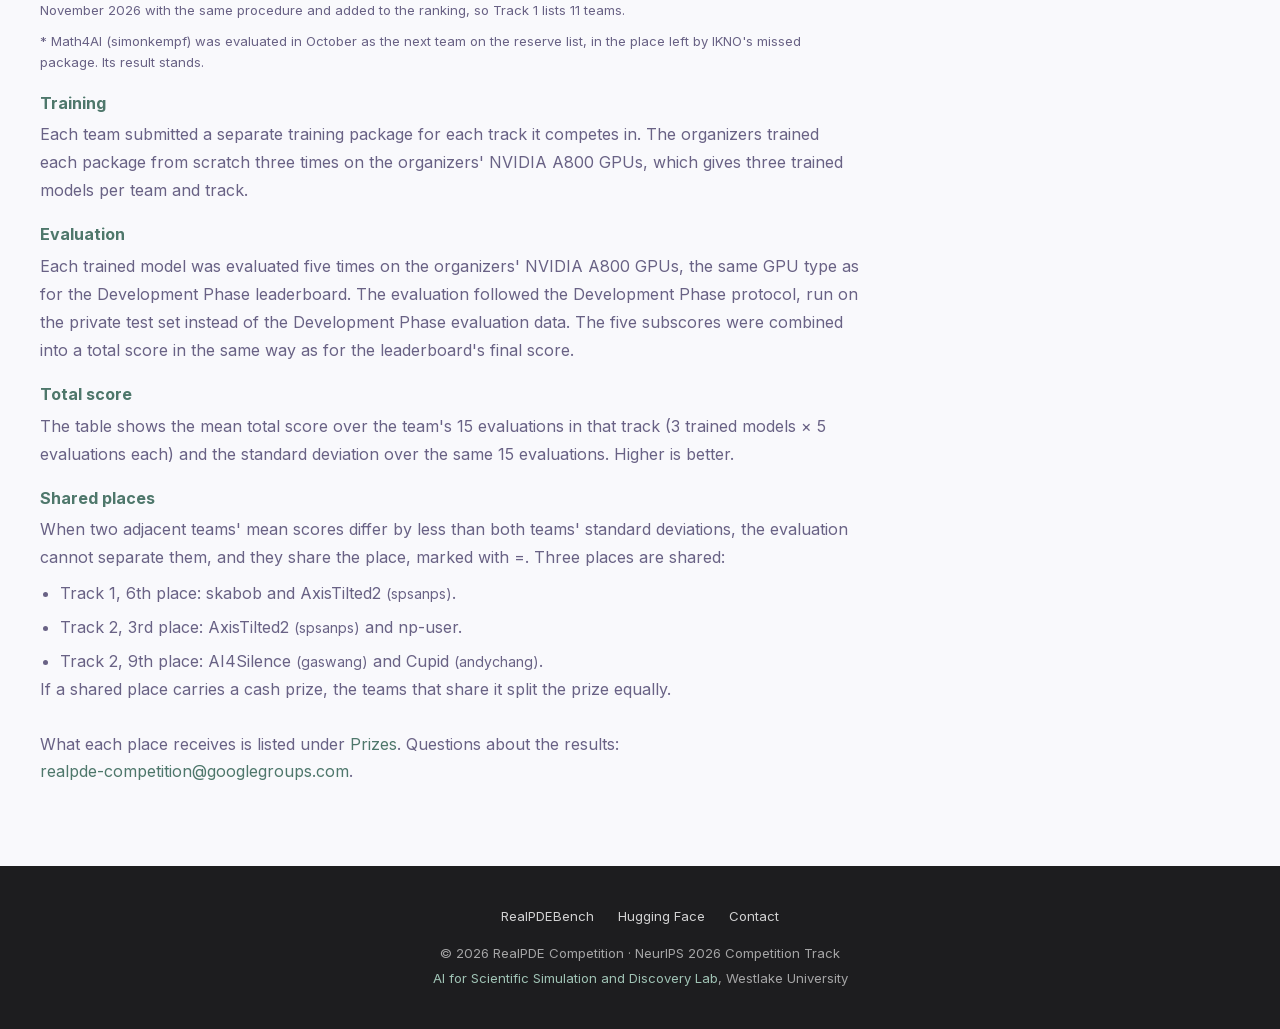
==== commit 760fcbb1: "results: the † and * notes move from under the Track 1 table into the Teams item of the method secti" ====
--- a/results.html
+++ b/results.html
@@ -99,8 +99,6 @@
           <tr><td class="results-place">11</td><td>Math4AI <span class="results-acct">(simonkempf)</span>*</td><td class="results-num">81.8406</td><td class="results-num results-sd">0.1064</td></tr>
           </tbody>
         </table>
-        <p class="results-note">† The organizers missed the on-time Track 1 training package of IKNO (g2404426g). That package was trained and evaluated in November 2026 with the same procedure and added to the ranking, so Track 1 lists 11 teams.</p>
-        <p class="results-note">* Math4AI (simonkempf) was evaluated in October as the next team on the reserve list, in the place left by IKNO&#x27;s missed package. Its result stands.</p>
       </div>
       <div class="results-track">
         <h2 class="results-track-title">Track 2 · LTTTA</h2>
@@ -131,7 +129,10 @@
     <h2 class="section-title">How the scores were <em>obtained</em></h2>
     <dl>
       <dt>Teams</dt>
-      <dd>Among the teams that submitted a valid Decision Phase training package (training code and Docker image) and remained eligible under the competition rules, each track ranks the 10 placed highest on that track's Development Phase leaderboard. Teams are listed by the team name they gave with their training package, followed by their Codabench account in parentheses where the two differ.</dd>
+      <dd>Among the teams that submitted a valid Decision Phase training package (training code and Docker image) and remained eligible under the competition rules, each track ranks the 10 placed highest on that track's Development Phase leaderboard. Teams are listed by the team name they gave with their training package, followed by their Codabench account in parentheses where the two differ.
+        <p class="results-note">† The organizers missed the on-time Track 1 training package of IKNO (g2404426g). That package was trained and evaluated in November 2026 with the same procedure and added to the ranking, so Track 1 lists 11 teams.</p>
+        <p class="results-note">* Math4AI (simonkempf) was evaluated in October as the next team on the reserve list, in the place left by IKNO&#x27;s missed package. Its result stands.</p>
+      </dd>
       <dt>Training</dt>
       <dd>Each team submitted a separate training package for each track it competes in. The organizers trained each package from scratch three times on the organizers' NVIDIA A800 GPUs, which gives three trained models per team and track.</dd>
       <dt>Evaluation</dt>
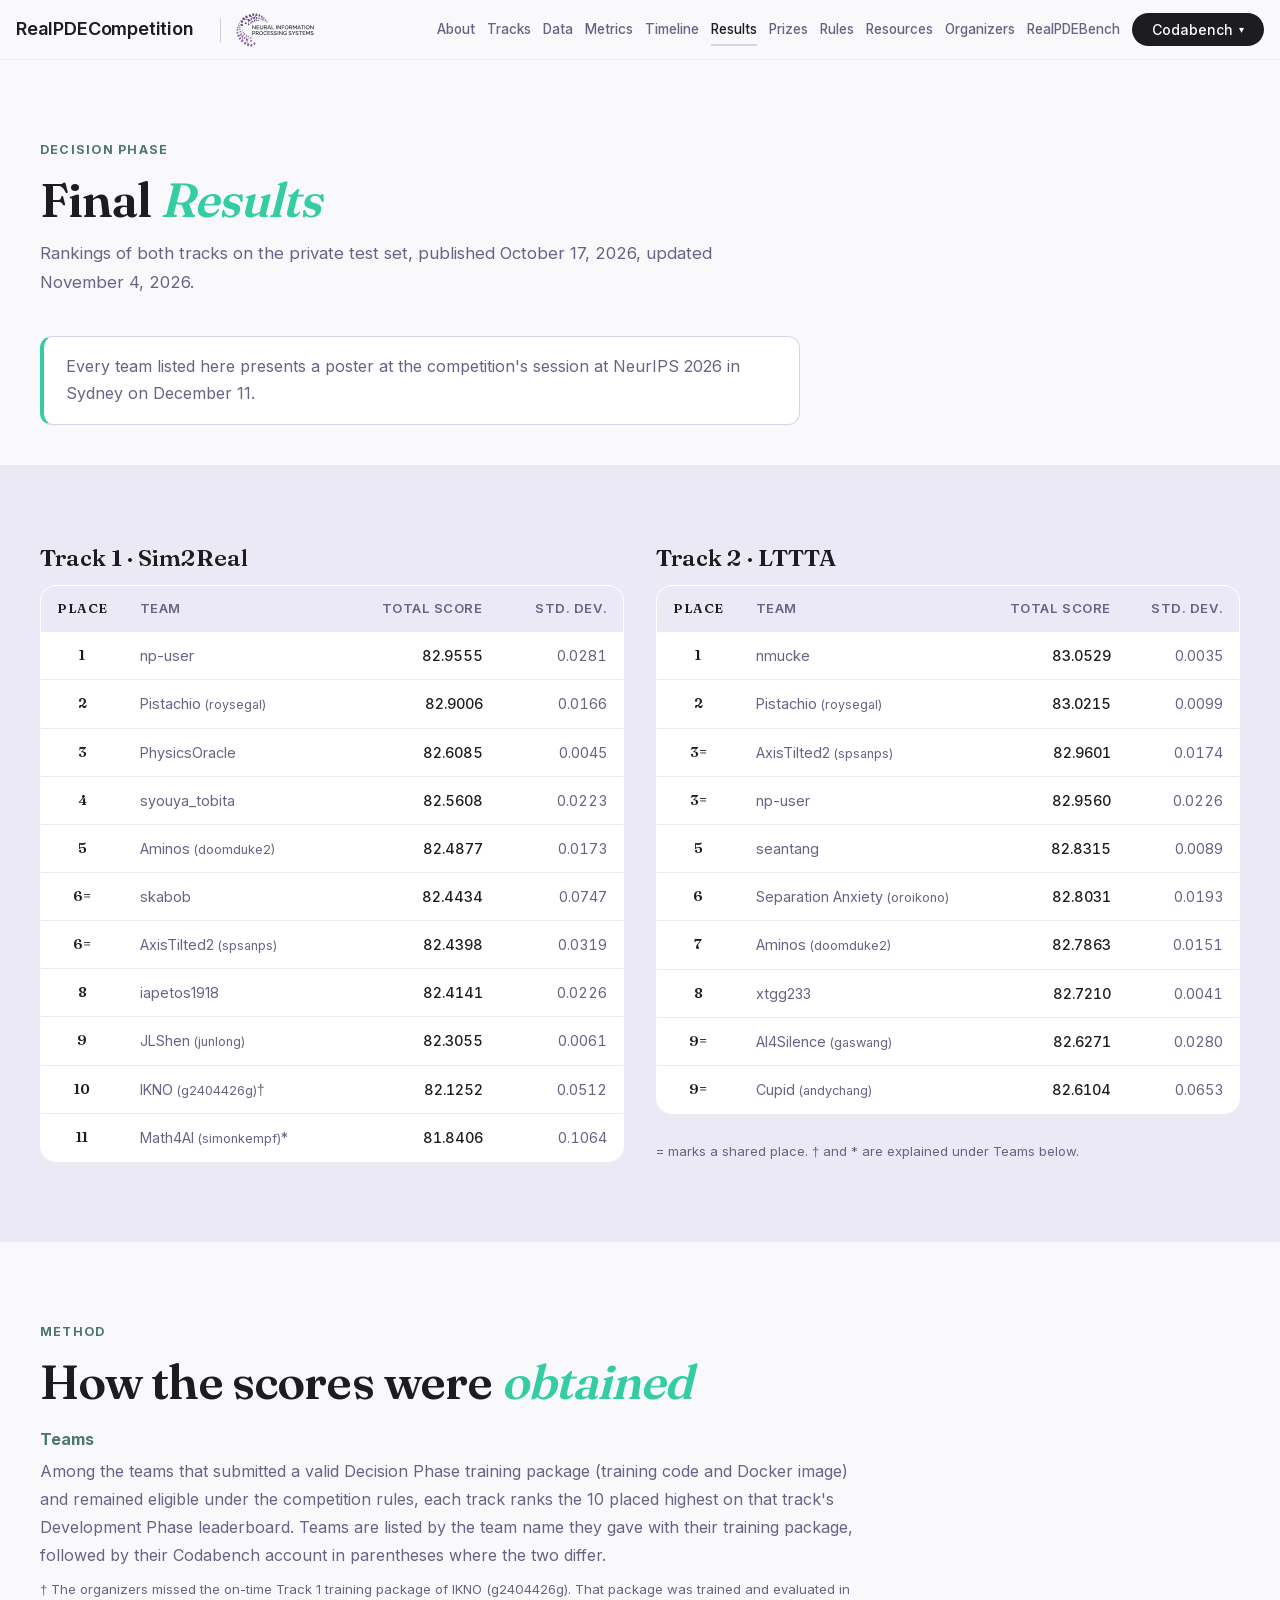
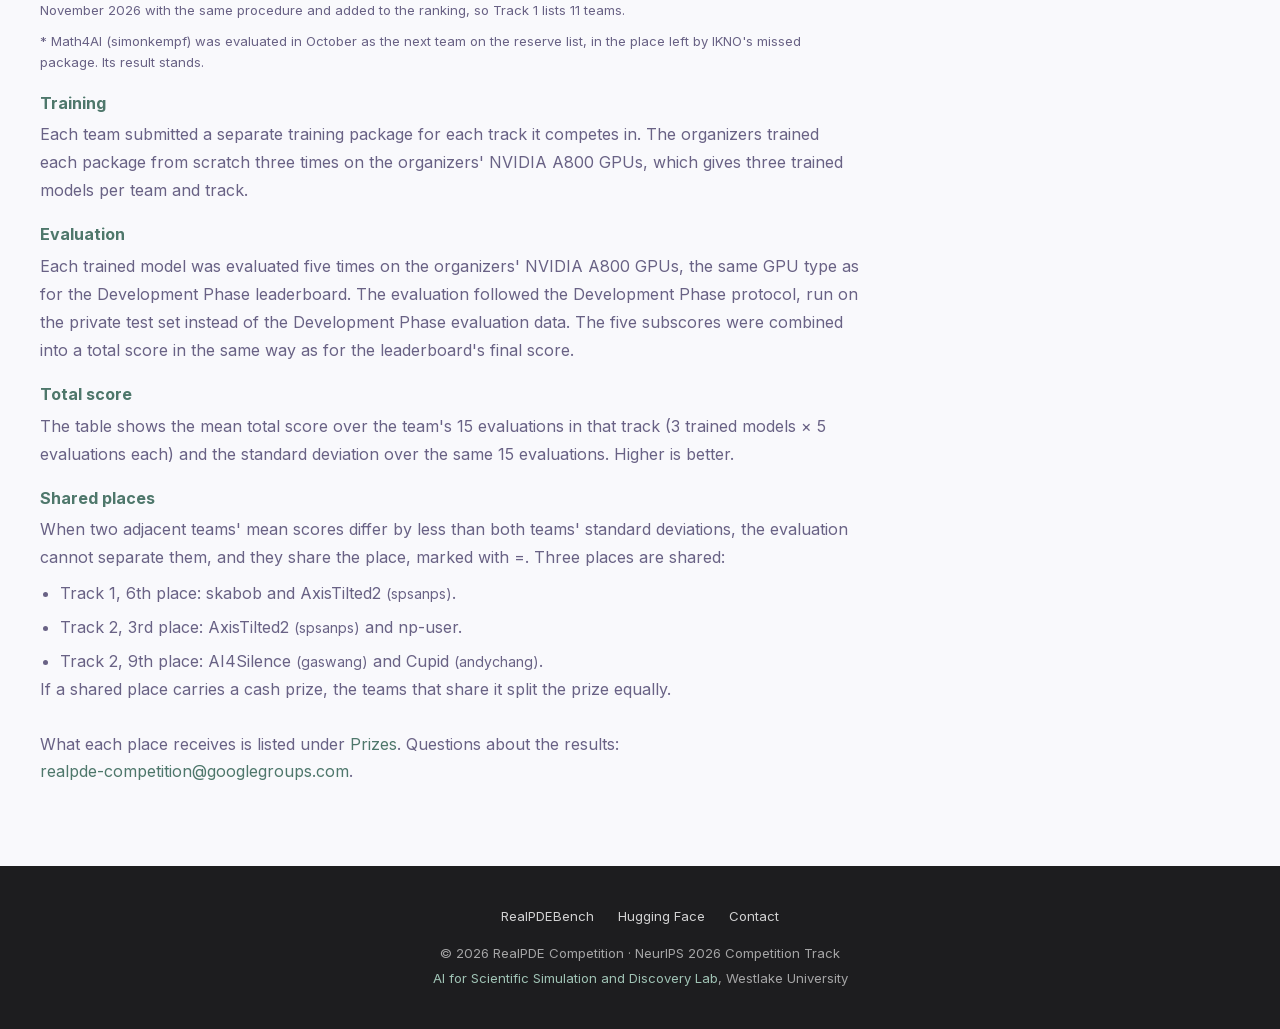
==== commit 81176f20: "results: symbol legend under the shorter table, its bottom aligned with the longer table" ====
--- a/results.html
+++ b/results.html
@@ -119,6 +119,7 @@
           <tr><td class="results-place">9=</td><td>Cupid <span class="results-acct">(andychang)</span></td><td class="results-num">82.6104</td><td class="results-num results-sd">0.0653</td></tr>
           </tbody>
         </table>
+        <p class="results-legend">= marks a shared place. † and * are explained under Teams below.</p>
       </div>
   </div>
 </section>
--- a/styles.css
+++ b/styles.css
@@ -1566,7 +1566,7 @@
   display: grid;
   grid-template-columns: 1fr 1fr;
   gap: 32px;
-  align-items: start;
+  align-items: stretch;
 }
 .results-track-title { font-size: 1.45rem; font-weight: 600; margin-bottom: 14px; }
 .results-table th, .results-table td { padding: 12px 16px; }
@@ -1582,6 +1582,8 @@
 .results-table td.results-sd { color: var(--slate); font-weight: 400; }
 .results-acct { color: var(--slate); font-size: 0.88em; }
 .results-note { margin: 10px 0 0; color: var(--slate); font-size: 0.82rem; line-height: 1.6; }
+.results-track { display: flex; flex-direction: column; }
+.results-legend { margin: auto 0 0; padding-top: 4px; color: var(--slate); font-size: 0.82rem; line-height: 1.6; }
 
 .results-notes dl { max-width: 820px; margin-top: 8px; }
 .results-notes dt { font-weight: 700; color: var(--mint-dark); margin-top: 18px; }
@@ -1592,5 +1594,6 @@
 
 @media (max-width: 1100px) {
   .results-grid { grid-template-columns: 1fr; }
+  .results-legend { padding-top: 12px; }
 }
 .results-foot a { white-space: nowrap; }
